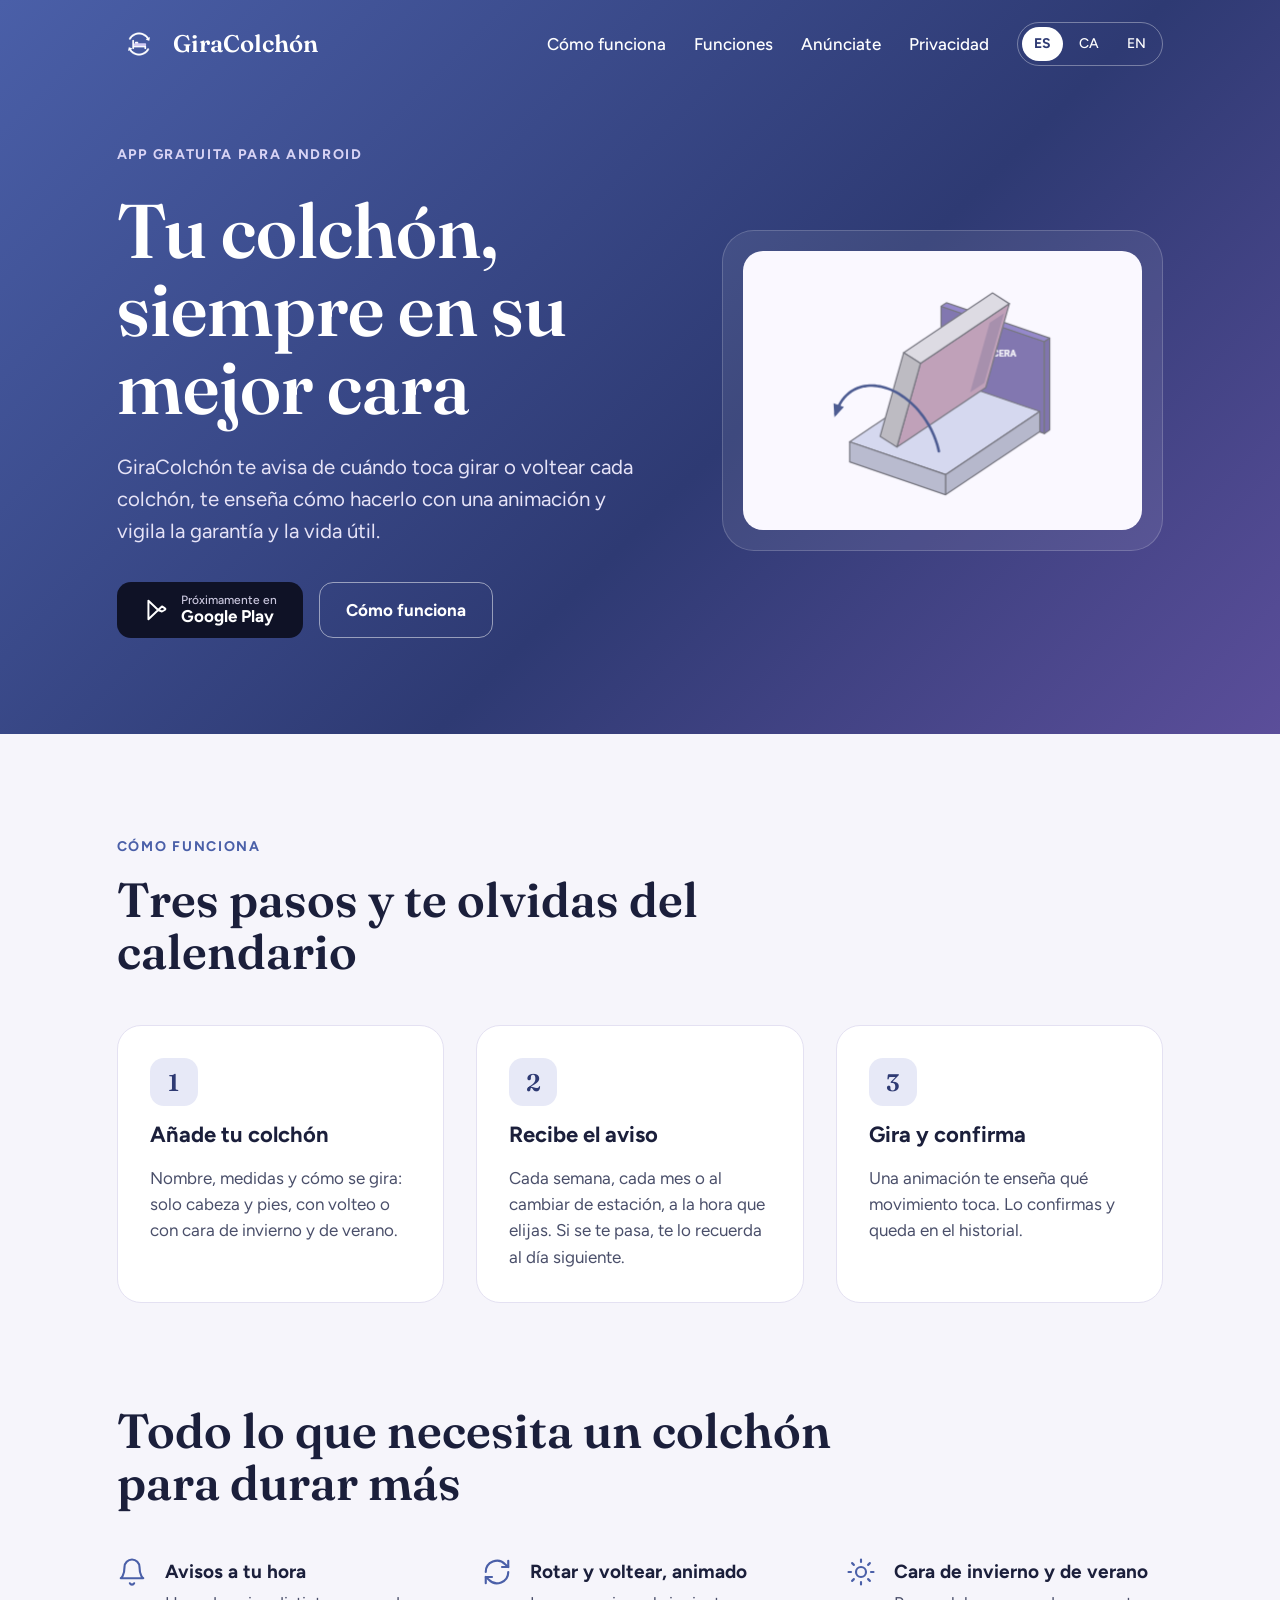
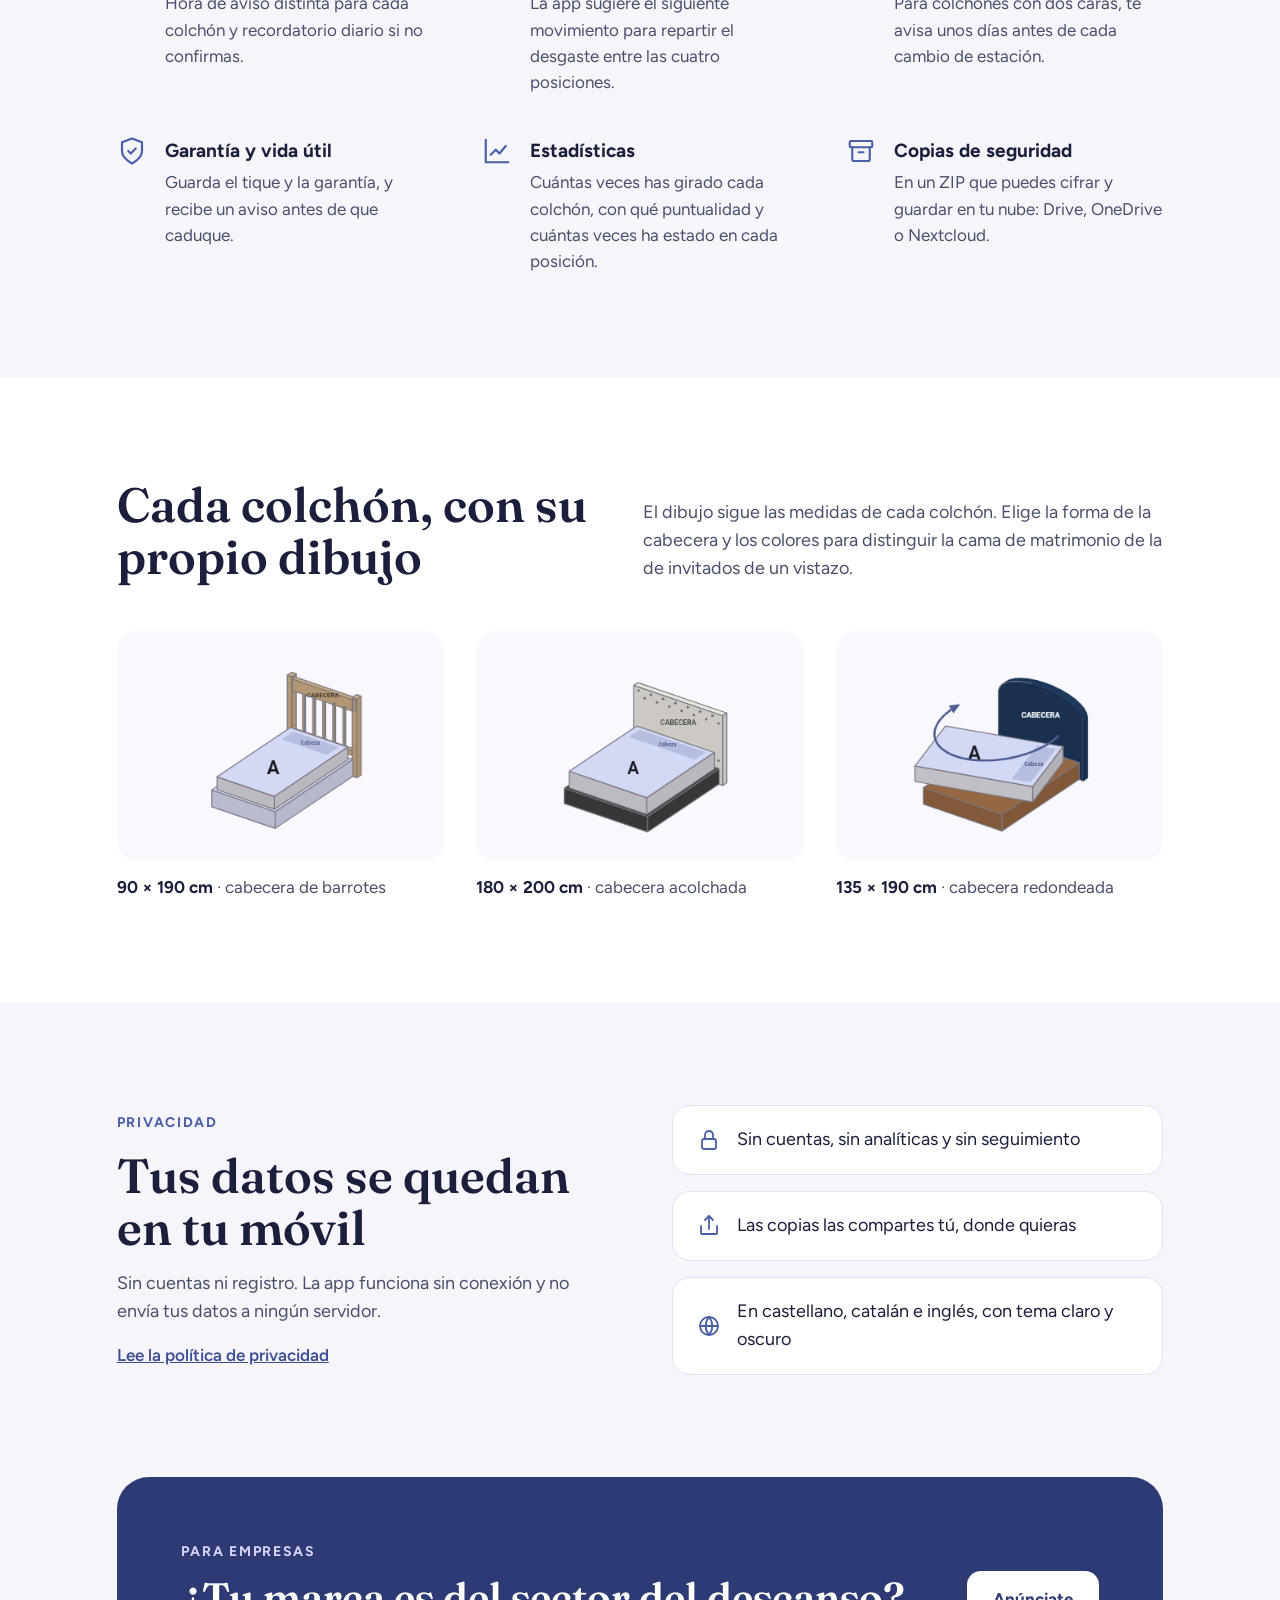
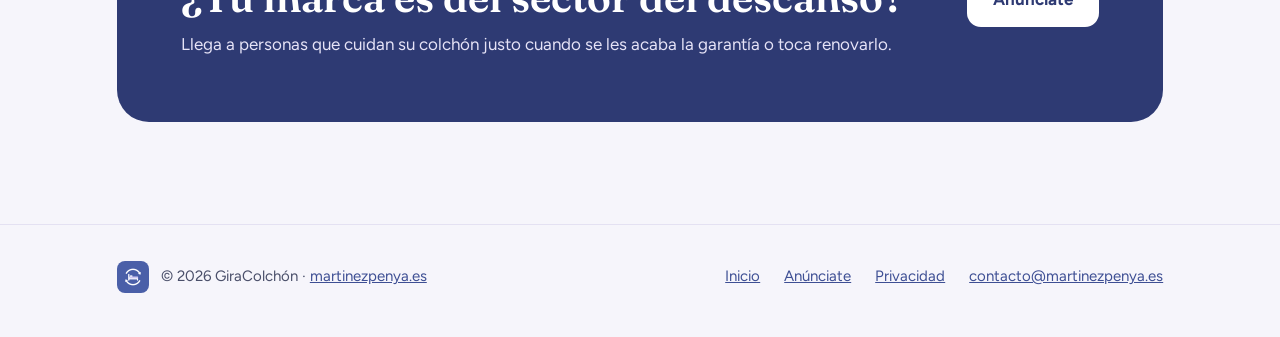
==== docs/index.html @ fd89e322 "Web de GiraColchón en castellano, catalán e inglés Generador estático (build.py) con inicio, anúncia" ====
<!doctype html>
<html lang="es">
<head>
<meta charset="utf-8">
<meta name="viewport" content="width=device-width, initial-scale=1">
<title>GiraColchón · Tu colchón, siempre en su mejor cara</title>
<meta name="description" content="App gratuita para Android que te avisa de cuándo girar o voltear cada colchón, te enseña cómo hacerlo y vigila la garantía.">
<link rel="canonical" href="https://giracolchon.martinezpenya.es/">
<link rel="alternate" hreflang="es" href="https://giracolchon.martinezpenya.es/">
<link rel="alternate" hreflang="ca" href="https://giracolchon.martinezpenya.es/ca/">
<link rel="alternate" hreflang="en" href="https://giracolchon.martinezpenya.es/en/">
<meta property="og:title" content="GiraColchón · Tu colchón, siempre en su mejor cara">
<meta property="og:description" content="App gratuita para Android que te avisa de cuándo girar o voltear cada colchón, te enseña cómo hacerlo y vigila la garantía.">
<meta property="og:image" content="https://giracolchon.martinezpenya.es/assets/img/icono.png">
<meta name="theme-color" content="#2e3a73">
<link rel="icon" type="image/png" href="assets/img/favicon.png">
<link rel="apple-touch-icon" href="assets/img/apple-touch-icon.png">
<link rel="stylesheet" href="assets/style.css">
</head>
<body>
<section class="hero">
<div class="wrap">
<header class="topbar">
<a class="brand" href="./"><img src="assets/img/icono.png" alt="" width="44" height="44">GiraColchón</a>
<nav class="nav" aria-label="Principal"><a href="./#como-funciona">Cómo funciona</a><a href="./#funciones">Funciones</a><a href="anunciate/">Anúnciate</a><a href="privacidad/">Privacidad</a><div class="lang"><a href="./" hreflang="es" lang="es" aria-current="true">ES</a><a href="ca/" hreflang="ca" lang="ca">CA</a><a href="en/" hreflang="en" lang="en">EN</a></div></nav>
<details class="menu"><summary aria-label="Abrir menú"><svg width="26" height="26" viewBox="0 0 24 24" fill="none" stroke="#ffffff" stroke-width="2" stroke-linecap="round" stroke-linejoin="round" aria-hidden="true"><path d="M4 7h16M4 12h16M4 17h16"/></svg></summary><nav class="nav" aria-label="Principal"><a href="./#como-funciona">Cómo funciona</a><a href="./#funciones">Funciones</a><a href="anunciate/">Anúnciate</a><a href="privacidad/">Privacidad</a><div class="lang"><a href="./" hreflang="es" lang="es" aria-current="true">ES</a><a href="ca/" hreflang="ca" lang="ca">CA</a><a href="en/" hreflang="en" lang="en">EN</a></div></nav></details>
</header>
<div class="hero-body">
<div class="stack" style="gap:26px">
<div class="kicker">App gratuita para Android</div>
<h1>Tu colchón, siempre en su mejor cara</h1>
<p class="lead">GiraColchón te avisa de cuándo toca girar o voltear cada colchón, te enseña cómo hacerlo con una animación y vigila la garantía y la vida útil.</p>
<div class="actions">
<span class="btn btn-play" aria-disabled="true"><svg width="26" height="26" viewBox="0 0 24 24" fill="none" stroke="#ffffff" stroke-width="1.8" stroke-linecap="round" stroke-linejoin="round" aria-hidden="true"><path d="M5 3.5v17l9-8.5-9-8.5z"/><path d="M14 12l3.5-3.3L20 10.2c.9.5.9 1.3 0 1.8l-2.5 1.4L14 12z"/></svg><span><small>Próximamente en</small>Google Play</span></span>
<a class="btn btn-ghost" href="#como-funciona">Cómo funciona</a>
</div>
</div>
<div class="hero-art"><img src="assets/img/flip_mid.png" alt="Dibujo de la app: un colchón volteándose sobre la cama" width="400" height="280"></div>
</div>
</div>
</section>
<main>
<section class="section" id="como-funciona"><div class="wrap">
<div class="stack"><div class="kicker">Cómo funciona</div><h2 class="section-title">Tres pasos y te olvidas del calendario</h2></div>
<ol class="steps grid-3"><li class="card"><div class="num">1</div><h3>Añade tu colchón</h3><p class="muted">Nombre, medidas y cómo se gira: solo cabeza y pies, con volteo o con cara de invierno y de verano.</p></li><li class="card"><div class="num">2</div><h3>Recibe el aviso</h3><p class="muted">Cada semana, cada mes o al cambiar de estación, a la hora que elijas. Si se te pasa, te lo recuerda al día siguiente.</p></li><li class="card"><div class="num">3</div><h3>Gira y confirma</h3><p class="muted">Una animación te enseña qué movimiento toca. Lo confirmas y queda en el historial.</p></li></ol>
</div></section>
<section class="section" id="funciones" style="padding-top:0"><div class="wrap">
<h2 class="section-title">Todo lo que necesita un colchón para durar más</h2>
<div class="grid-3 features"><div class="feature"><svg width="30" height="30" viewBox="0 0 24 24" fill="none" stroke="#4a5fa8" stroke-width="1.7" stroke-linecap="round" stroke-linejoin="round" aria-hidden="true"><path d="M6 8a6 6 0 0 1 12 0c0 7 3 9 3 9H3s3-2 3-9"/><path d="M10.3 21a1.9 1.9 0 0 0 3.4 0"/></svg><div><h3>Avisos a tu hora</h3><p class="muted">Hora de aviso distinta para cada colchón y recordatorio diario si no confirmas.</p></div></div><div class="feature"><svg width="30" height="30" viewBox="0 0 24 24" fill="none" stroke="#4a5fa8" stroke-width="1.7" stroke-linecap="round" stroke-linejoin="round" aria-hidden="true"><path d="M21 12a9 9 0 0 1-15.5 6.2L3 16"/><path d="M3 21v-5h5"/><path d="M3 12a9 9 0 0 1 15.5-6.2L21 8"/><path d="M21 3v5h-5"/></svg><div><h3>Rotar y voltear, animado</h3><p class="muted">La app sugiere el siguiente movimiento para repartir el desgaste entre las cuatro posiciones.</p></div></div><div class="feature"><svg width="30" height="30" viewBox="0 0 24 24" fill="none" stroke="#4a5fa8" stroke-width="1.7" stroke-linecap="round" stroke-linejoin="round" aria-hidden="true"><circle cx="12" cy="12" r="4"/><path d="M12 2v2M12 20v2M4.9 4.9l1.4 1.4M17.7 17.7l1.4 1.4M2 12h2M20 12h2M4.9 19.1l1.4-1.4M17.7 6.3l1.4-1.4"/></svg><div><h3>Cara de invierno y de verano</h3><p class="muted">Para colchones con dos caras, te avisa unos días antes de cada cambio de estación.</p></div></div><div class="feature"><svg width="30" height="30" viewBox="0 0 24 24" fill="none" stroke="#4a5fa8" stroke-width="1.7" stroke-linecap="round" stroke-linejoin="round" aria-hidden="true"><path d="M12 22s8-4 8-10V5l-8-3-8 3v7c0 6 8 10 8 10z"/><path d="M9 12l2 2 4-4"/></svg><div><h3>Garantía y vida útil</h3><p class="muted">Guarda el tique y la garantía, y recibe un aviso antes de que caduque.</p></div></div><div class="feature"><svg width="30" height="30" viewBox="0 0 24 24" fill="none" stroke="#4a5fa8" stroke-width="1.7" stroke-linecap="round" stroke-linejoin="round" aria-hidden="true"><path d="M3 3v18h18"/><path d="M7 15l4-4 3 3 5-6"/></svg><div><h3>Estadísticas</h3><p class="muted">Cuántas veces has girado cada colchón, con qué puntualidad y cuántas veces ha estado en cada posición.</p></div></div><div class="feature"><svg width="30" height="30" viewBox="0 0 24 24" fill="none" stroke="#4a5fa8" stroke-width="1.7" stroke-linecap="round" stroke-linejoin="round" aria-hidden="true"><rect x="3" y="4" width="18" height="5" rx="1"/><path d="M5 9v10a1 1 0 0 0 1 1h12a1 1 0 0 0 1-1V9"/><path d="M10 13h4"/></svg><div><h3>Copias de seguridad</h3><p class="muted">En un ZIP que puedes cifrar y guardar en tu nube: Drive, OneDrive o Nextcloud.</p></div></div></div>
</div></section>
<section class="section band-white"><div class="wrap">
<div class="split"><h2 class="section-title" style="max-width:640px">Cada colchón, con su propio dibujo</h2><p class="muted" style="font-size:18px">El dibujo sigue las medidas de cada colchón. Elige la forma de la cabecera y los colores para distinguir la cama de matrimonio de la de invitados de un vistazo.</p></div>
<div class="grid-3 looks"><figure><img src="assets/img/single_bars.png" alt="Colchón individual estrecho con cabecera de barrotes de madera clara" width="400" height="280" loading="lazy"><figcaption class="muted"><strong style="color:var(--ink)">90 × 190 cm</strong> · cabecera de barrotes</figcaption></figure><figure><img src="assets/img/king_padded.png" alt="Colchón ancho y grueso con cabecera acolchada blanca y somier oscuro" width="400" height="280" loading="lazy"><figcaption class="muted"><strong style="color:var(--ink)">180 × 200 cm</strong> · cabecera acolchada</figcaption></figure><figure><img src="assets/img/rounded_blue.png" alt="Colchón de matrimonio con cabecera redondeada azul marino" width="400" height="280" loading="lazy"><figcaption class="muted"><strong style="color:var(--ink)">135 × 190 cm</strong> · cabecera redondeada</figcaption></figure></div>
</div></section>
<section class="section"><div class="wrap privacy">
<div class="stack"><div class="kicker">Privacidad</div><h2 class="section-title">Tus datos se quedan en tu móvil</h2>
<p class="muted" style="font-size:18px">Sin cuentas ni registro. La app funciona sin conexión y no envía tus datos a ningún servidor.</p>
<a href="privacidad/" style="font-weight:600">Lee la política de privacidad</a></div>
<ul class="checks"><li><svg width="24" height="24" viewBox="0 0 24 24" fill="none" stroke="#4a5fa8" stroke-width="1.8" stroke-linecap="round" stroke-linejoin="round" aria-hidden="true"><rect x="5" y="11" width="14" height="10" rx="2"/><path d="M8 11V7a4 4 0 0 1 8 0v4"/></svg>Sin cuentas, sin analíticas y sin seguimiento</li><li><svg width="24" height="24" viewBox="0 0 24 24" fill="none" stroke="#4a5fa8" stroke-width="1.8" stroke-linecap="round" stroke-linejoin="round" aria-hidden="true"><path d="M4 12v7a1 1 0 0 0 1 1h14a1 1 0 0 0 1-1v-7"/><path d="M16 6l-4-4-4 4"/><path d="M12 2v13"/></svg>Las copias las compartes tú, donde quieras</li><li><svg width="24" height="24" viewBox="0 0 24 24" fill="none" stroke="#4a5fa8" stroke-width="1.8" stroke-linecap="round" stroke-linejoin="round" aria-hidden="true"><circle cx="12" cy="12" r="9"/><path d="M3 12h18M12 3a14 14 0 0 1 0 18M12 3a14 14 0 0 0 0 18"/></svg>En castellano, catalán e inglés, con tema claro y oscuro</li></ul>
</div></section>
<section class="section" style="padding-top:0"><div class="wrap">
<div class="cta"><div class="stack" style="gap:12px;max-width:760px"><div class="kicker">Para empresas</div><h2>¿Tu marca es del sector del descanso?</h2><p>Llega a personas que cuidan su colchón justo cuando se les acaba la garantía o toca renovarlo.</p></div>
<a class="btn btn-light" href="anunciate/">Anúnciate</a></div>
</div></section>
</main>
<footer class="footer">
<div class="wrap">
<div class="footer-brand"><img src="assets/img/icono.png" alt="" width="32" height="32"><span>© 2026 GiraColchón · <a href="https://martinezpenya.es">martinezpenya.es</a></span></div>
<nav aria-label="Pie">
<a href="./">Inicio</a>
<a href="anunciate/">Anúnciate</a>
<a href="privacidad/">Privacidad</a>
<a href="mailto:contacto@martinezpenya.es">contacto@martinezpenya.es</a>
</nav>
</div>
</footer>
</body>
</html>
---- docs/assets/style.css ----
@font-face {
  font-family: "Figtree";
  src: url("fonts/figtree-latin.woff2") format("woff2");
  font-weight: 300 900;
  font-display: swap;
}
@font-face {
  font-family: "Fraunces";
  src: url("fonts/fraunces-latin.woff2") format("woff2");
  font-weight: 600;
  font-display: swap;
}

:root {
  --ground: #f6f5fb;
  --surface: #ffffff;
  --ink: #1b1f3b;
  --muted: #4a4f6a;
  --line: #e4e1f2;
  --seed: #4a5fa8;
  --deep: #2e3a73;
  --link: #3e4f94;
  --tint: #e7e9f7;
  --on-dark: #e6e3f7;
  --kicker-dark: #d9d4f5;
  --display: "Fraunces", Georgia, serif;
  --body: "Figtree", system-ui, sans-serif;
  --gutter: clamp(20px, 6vw, 120px);
}

* { box-sizing: border-box; }
html { scroll-behavior: smooth; }
body {
  margin: 0;
  background: var(--ground);
  color: var(--ink);
  font-family: var(--body);
  font-size: 17px;
  line-height: 1.55;
}
img { max-width: 100%; height: auto; }
a { color: var(--link); }
a:hover { color: var(--deep); }
h1, h2, h3 { margin: 0; }
h1, h2 { font-family: var(--display); font-weight: 600; line-height: 1.08; }
p { margin: 0; }

.wrap { max-width: 1200px; margin: 0 auto; padding: 0 var(--gutter); }
.kicker {
  font-size: 14px; font-weight: 700; letter-spacing: .12em;
  text-transform: uppercase; color: var(--seed);
}
.muted { color: var(--muted); }
.section { padding: clamp(56px, 8vw, 104px) 0; }
.section-title { font-size: clamp(32px, 4vw, 48px); max-width: 760px; }
.stack { display: flex; flex-direction: column; gap: 16px; }

/* Cabecera y hero con el degradado de la app */
.hero {
  background: linear-gradient(135deg, #4a5fa8 0%, #2e3a73 58%, #5b4e9a 100%);
  color: #fff;
}
.hero .kicker { color: var(--kicker-dark); }
.topbar {
  height: 88px; display: flex; align-items: center; justify-content: space-between; gap: 16px;
}
.brand {
  display: flex; align-items: center; gap: 12px; color: #fff; text-decoration: none;
  font-family: var(--display); font-size: 24px; font-weight: 600;
}
.brand img { width: 44px; height: 44px; }
.nav { display: flex; align-items: center; gap: 28px; font-weight: 500; }
.nav a { color: #fff; text-decoration: none; }
.nav a[aria-current="page"] { text-decoration: underline; text-underline-offset: 6px; }
.lang {
  display: flex; gap: 4px; padding: 4px; border: 1px solid rgba(255,255,255,.35);
  border-radius: 999px; font-size: 14px;
}
.lang a { padding: 6px 12px; border-radius: 999px; color: #fff; text-decoration: none; }
.lang a[aria-current="true"] { background: #fff; color: var(--deep); font-weight: 700; }

.menu { display: none; }
.menu summary {
  list-style: none; width: 44px; height: 44px; display: flex; align-items: center;
  justify-content: center; cursor: pointer;
}
.menu summary::-webkit-details-marker { display: none; }

.hero-body {
  display: grid; grid-template-columns: minmax(0, 1.2fr) minmax(0, 1fr);
  gap: clamp(32px, 6vw, 80px); align-items: center; padding: 56px 0 96px;
}
.hero-body.single { grid-template-columns: minmax(0, 1fr); max-width: 840px; padding-bottom: 88px; }
.hero h1 { font-size: clamp(42px, 6vw, 76px); line-height: 1.03; }
.hero .lead { font-size: clamp(17px, 1.6vw, 21px); color: var(--on-dark); }
.hero-art {
  background: rgba(255,255,255,.08); border: 1px solid rgba(255,255,255,.18);
  border-radius: 32px; padding: 20px;
}
.hero-art img { display: block; width: 100%; border-radius: 20px; background: var(--ground); }
.actions { display: flex; flex-wrap: wrap; gap: 16px; align-items: center; padding-top: 8px; }

.btn {
  min-height: 56px; padding: 0 26px; display: inline-flex; align-items: center; gap: 12px;
  border-radius: 14px; text-decoration: none; font-size: 17px; font-weight: 700;
}
.btn-light { background: #fff; color: var(--deep); }
.btn-light:hover { color: var(--deep); background: #f1efff; }
.btn-ghost { border: 1px solid rgba(255,255,255,.5); color: #fff; }
.btn-ghost:hover { color: #fff; background: rgba(255,255,255,.1); }
.btn-play { background: #0f1226; color: #fff; cursor: default; }
.btn-play:hover { color: #fff; }
.btn-play span { display: flex; flex-direction: column; line-height: 1.1; }
.btn-play small { font-size: 12px; color: #c9c6dd; font-weight: 500; }

/* Tarjetas y rejillas */
.grid-3 { display: grid; grid-template-columns: repeat(3, minmax(0, 1fr)); gap: 32px; }
.grid-2 { display: grid; grid-template-columns: repeat(2, minmax(0, 1fr)); gap: 28px; }
.card {
  background: var(--surface); border: 1px solid var(--line); border-radius: 24px; padding: 32px;
}
.steps { list-style: none; margin: 48px 0 0; padding: 0; }
.steps li { display: flex; flex-direction: column; gap: 12px; }
.num {
  width: 48px; height: 48px; border-radius: 14px; background: var(--tint); color: var(--deep);
  display: flex; align-items: center; justify-content: center;
  font-family: var(--display); font-size: 24px; font-weight: 600;
}
.card h3 { font-size: 22px; }
.features { margin-top: 48px; gap: 40px 48px; }
.feature { display: flex; gap: 18px; }
.feature svg { flex-shrink: 0; }
.feature h3 { font-size: 19px; margin-bottom: 4px; }
.benefit { display: flex; gap: 22px; }
.icon-tile {
  width: 52px; height: 52px; border-radius: 16px; background: var(--tint);
  display: flex; align-items: center; justify-content: center; flex-shrink: 0;
}

.band-white { background: var(--surface); }
.split { display: flex; justify-content: space-between; align-items: flex-end; gap: 48px; }
.split > p { max-width: 520px; }
.looks { margin-top: 48px; }
.looks figure { margin: 0; display: flex; flex-direction: column; gap: 14px; }
.looks img {
  width: 100%; aspect-ratio: 400 / 280; object-fit: contain; border-radius: 20px; background: var(--ground);
}

.privacy { display: grid; grid-template-columns: minmax(0, 1fr) minmax(0, 1fr); gap: 64px; align-items: center; }
.checks { list-style: none; margin: 0; padding: 0; display: flex; flex-direction: column; gap: 16px; }
.checks li {
  display: flex; gap: 16px; align-items: center; background: var(--surface);
  border: 1px solid var(--line); border-radius: 18px; padding: 20px 24px; font-size: 18px;
}
.checks svg { flex-shrink: 0; }

.cta {
  border-radius: 32px; background: var(--deep); color: #fff; padding: clamp(32px, 5vw, 64px) clamp(24px, 5vw, 72px);
  display: flex; justify-content: space-between; align-items: center; gap: 32px;
}
.cta .kicker { color: var(--kicker-dark); }
.cta h2 { font-size: clamp(28px, 3.2vw, 42px); }
.cta p { color: var(--on-dark); }

/* Anúnciate */
.placements { list-style: none; margin: 32px 0 0; padding: 0; display: flex; flex-direction: column; gap: 22px; }
.placements li { display: flex; gap: 18px; }
.placements .dot {
  width: 36px; height: 36px; border-radius: 12px; background: var(--deep); color: #fff;
  display: flex; align-items: center; justify-content: center; font-weight: 700; flex-shrink: 0;
}
.phone {
  width: min(390px, 100%); border-radius: 40px; background: #0f1226; padding: 12px;
  box-shadow: 0 24px 64px rgba(10,12,40,.25); margin: 0 auto;
}
.phone-screen { border-radius: 30px; background: var(--ground); padding: 28px 16px 36px; display: flex; flex-direction: column; gap: 12px; }
.ad { background: #fff; border: 1px solid var(--line); border-radius: 16px; display: flex; overflow: hidden; }
.ad-img {
  width: 96px; min-height: 96px; flex-shrink: 0; background: var(--tint); display: flex;
  align-items: center; justify-content: center; font-size: 11px; color: var(--muted); text-align: center;
}
.ad-body { padding: 12px; display: flex; flex-direction: column; gap: 4px; flex-grow: 1; font-size: 13px; }
.ad-body strong { font-size: 15px; }
.ad-open { align-self: flex-end; font-weight: 700; color: var(--link); font-size: 14px; }
.two-col { display: grid; grid-template-columns: minmax(0, 1fr) minmax(0, 1fr); gap: 64px; align-items: start; }
.list { margin: 0; padding-left: 22px; display: flex; flex-direction: column; gap: 10px; font-size: 18px; }

/* Privacidad */
.legal { display: grid; grid-template-columns: minmax(0, 780px) minmax(0, 300px); gap: 64px; align-items: start; }
.legal article { display: flex; flex-direction: column; gap: 36px; font-size: 18px; line-height: 1.65; color: #2a2e4a; }
.legal h2 { font-size: 28px; color: var(--ink); margin-bottom: 10px; }
.legal p + p { margin-top: 12px; }
.legal ul { margin: 0; padding-left: 24px; display: flex; flex-direction: column; gap: 8px; }
.summary { background: var(--surface); border: 1px solid var(--line); border-radius: 20px; padding: 26px 30px; font-size: 20px; color: var(--ink); }
.toc { position: sticky; top: 24px; background: var(--surface); border: 1px solid var(--line); border-radius: 20px; padding: 26px; display: flex; flex-direction: column; gap: 10px; }

/* Pie */
.footer {
  border-top: 1px solid var(--line); padding: 36px 0 44px; font-size: 15px; color: var(--muted);
}
.footer .wrap { display: flex; justify-content: space-between; align-items: center; gap: 24px; flex-wrap: wrap; }
.footer nav { display: flex; gap: 24px; flex-wrap: wrap; }
.footer-brand { display: flex; align-items: center; gap: 12px; }
.footer-brand img { width: 32px; height: 32px; background: var(--seed); border-radius: 8px; }

/* Móvil */
@media (max-width: 900px) {
  .nav { display: none; }
  .menu { display: block; position: relative; }
  .menu[open] .nav {
    display: flex; flex-direction: column; align-items: flex-start; gap: 4px;
    position: absolute; right: 0; top: 52px; z-index: 10; min-width: 240px;
    background: var(--deep); border-radius: 18px; padding: 12px; box-shadow: 0 16px 40px rgba(10,12,40,.35);
  }
  .menu[open] .nav a { padding: 10px 12px; min-height: 44px; display: flex; align-items: center; }
  .menu[open] .lang { margin: 8px 0 0 8px; }
  .topbar { height: 64px; }
  .brand { font-size: 20px; }
  .brand img { width: 36px; height: 36px; }
  .hero-body, .privacy, .two-col, .legal { grid-template-columns: minmax(0, 1fr); }
  .hero-body { padding: 24px 0 56px; }
  .grid-3, .grid-2 { grid-template-columns: minmax(0, 1fr); gap: 16px; }
  .features { gap: 24px; }
  .split, .cta { flex-direction: column; align-items: flex-start; }
  .toc { display: none; }
  .btn { width: 100%; justify-content: center; }
}
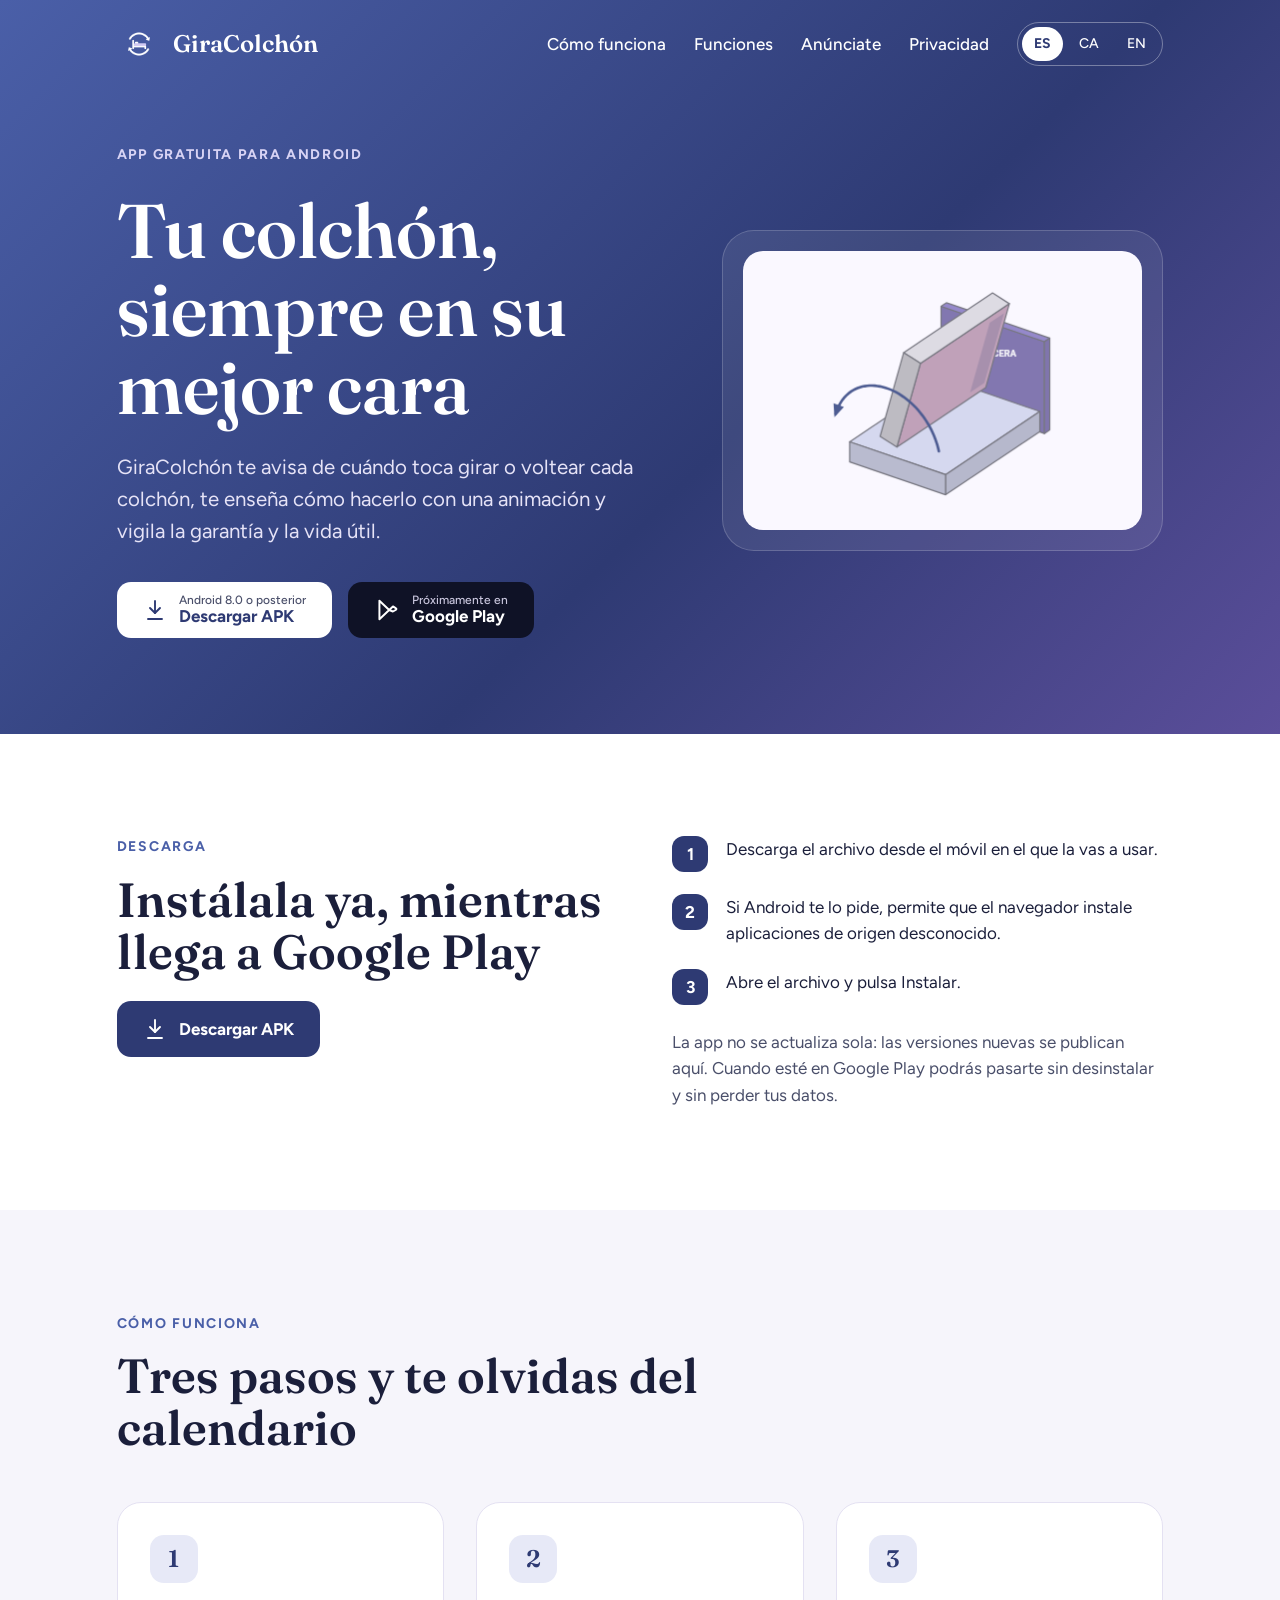
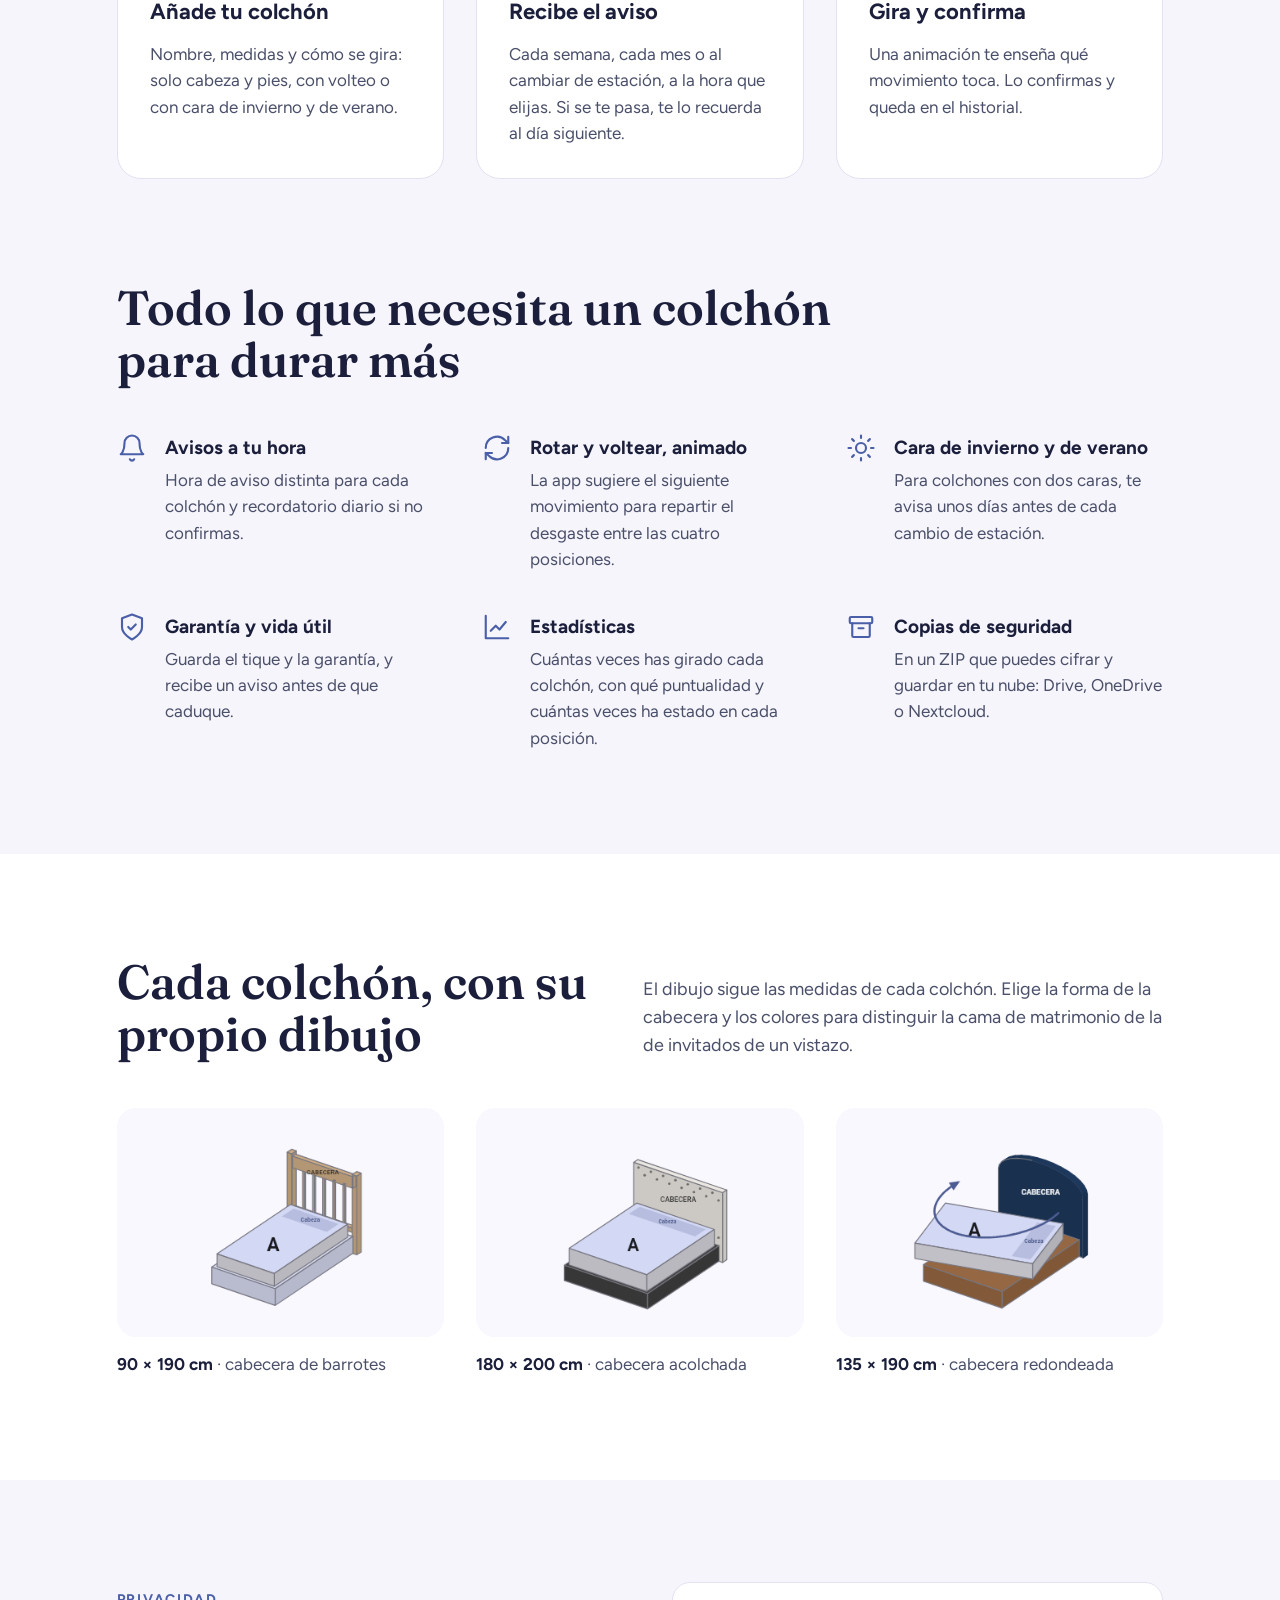
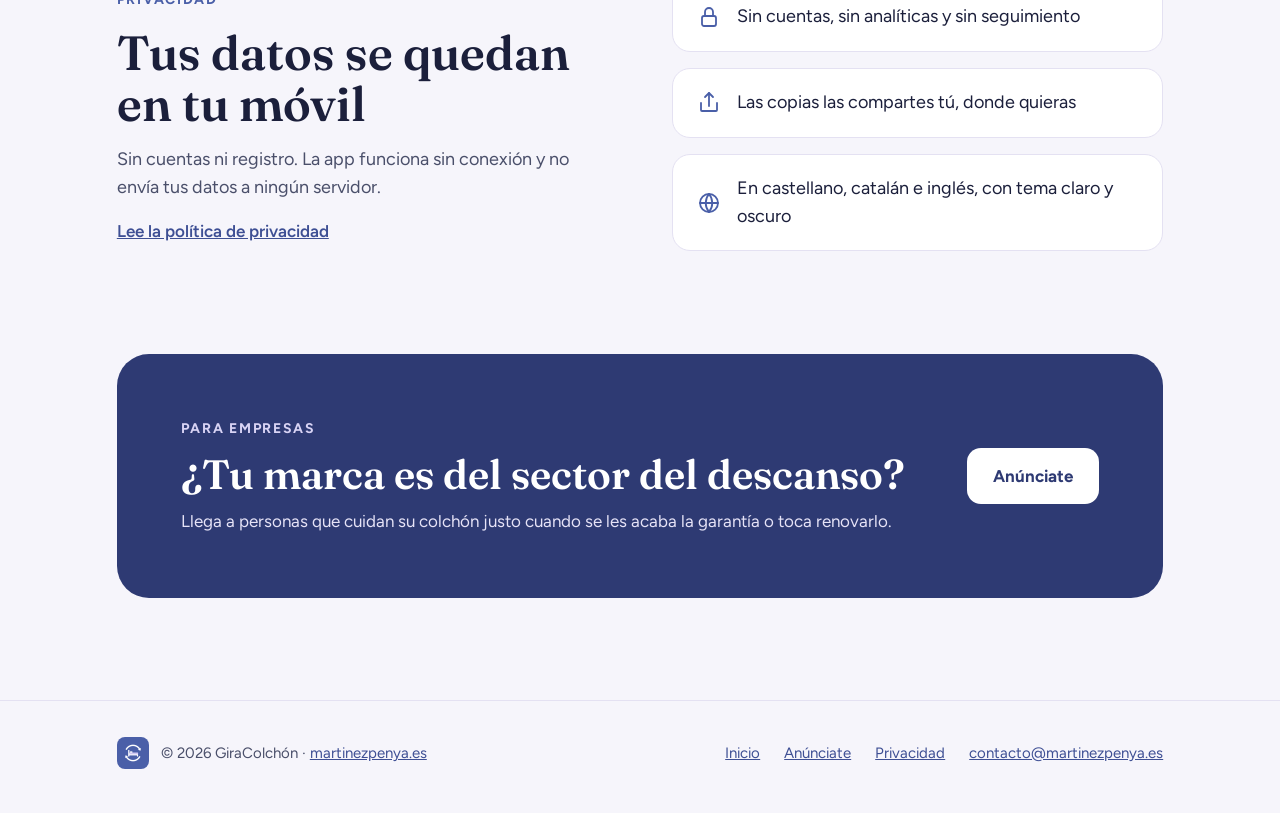
==== commit f8b6efcb: "Descarga del APK en la portada Botón «Descargar APK» y sección con los pasos de instalación en los t" ====
--- a/docs/index.html
+++ b/docs/index.html
@@ -31,8 +31,8 @@
 <h1>Tu colchón, siempre en su mejor cara</h1>
 <p class="lead">GiraColchón te avisa de cuándo toca girar o voltear cada colchón, te enseña cómo hacerlo con una animación y vigila la garantía y la vida útil.</p>
 <div class="actions">
+<a class="btn btn-light" href="https://github.com/martinezpenya/giracolchon-web/releases/latest/download/giracolchon.apk"><svg width="24" height="24" viewBox="0 0 24 24" fill="none" stroke="#2e3a73" stroke-width="1.9" stroke-linecap="round" stroke-linejoin="round" aria-hidden="true"><path d="M12 3v12"/><path d="M7 10l5 5 5-5"/><path d="M5 21h14"/></svg><span class="btn-2l"><small>Android 8.0 o posterior</small>Descargar APK</span></a>
 <span class="btn btn-play" aria-disabled="true"><svg width="26" height="26" viewBox="0 0 24 24" fill="none" stroke="#ffffff" stroke-width="1.8" stroke-linecap="round" stroke-linejoin="round" aria-hidden="true"><path d="M5 3.5v17l9-8.5-9-8.5z"/><path d="M14 12l3.5-3.3L20 10.2c.9.5.9 1.3 0 1.8l-2.5 1.4L14 12z"/></svg><span><small>Próximamente en</small>Google Play</span></span>
-<a class="btn btn-ghost" href="#como-funciona">Cómo funciona</a>
 </div>
 </div>
 <div class="hero-art"><img src="assets/img/flip_mid.png" alt="Dibujo de la app: un colchón volteándose sobre la cama" width="400" height="280"></div>
@@ -40,6 +40,11 @@
 </div>
 </section>
 <main>
+<section class="section band-white" id="descargar"><div class="wrap two-col">
+<div class="stack"><div class="kicker">Descarga</div><h2 class="section-title">Instálala ya, mientras llega a Google Play</h2>
+<div class="actions"><a class="btn btn-dark" href="https://github.com/martinezpenya/giracolchon-web/releases/latest/download/giracolchon.apk"><svg width="24" height="24" viewBox="0 0 24 24" fill="none" stroke="#ffffff" stroke-width="1.9" stroke-linecap="round" stroke-linejoin="round" aria-hidden="true"><path d="M12 3v12"/><path d="M7 10l5 5 5-5"/><path d="M5 21h14"/></svg>Descargar APK</a></div></div>
+<div class="stack" style="gap:24px"><ol class="placements" style="margin:0"><li><span class="dot">1</span><p>Descarga el archivo desde el móvil en el que la vas a usar.</p></li><li><span class="dot">2</span><p>Si Android te lo pide, permite que el navegador instale aplicaciones de origen desconocido.</p></li><li><span class="dot">3</span><p>Abre el archivo y pulsa Instalar.</p></li></ol><p class="muted">La app no se actualiza sola: las versiones nuevas se publican aquí. Cuando esté en Google Play podrás pasarte sin desinstalar y sin perder tus datos.</p></div>
+</div></section>
 <section class="section" id="como-funciona"><div class="wrap">
 <div class="stack"><div class="kicker">Cómo funciona</div><h2 class="section-title">Tres pasos y te olvidas del calendario</h2></div>
 <ol class="steps grid-3"><li class="card"><div class="num">1</div><h3>Añade tu colchón</h3><p class="muted">Nombre, medidas y cómo se gira: solo cabeza y pies, con volteo o con cara de invierno y de verano.</p></li><li class="card"><div class="num">2</div><h3>Recibe el aviso</h3><p class="muted">Cada semana, cada mes o al cambiar de estación, a la hora que elijas. Si se te pasa, te lo recuerda al día siguiente.</p></li><li class="card"><div class="num">3</div><h3>Gira y confirma</h3><p class="muted">Una animación te enseña qué movimiento toca. Lo confirmas y queda en el historial.</p></li></ol>
--- a/docs/assets/style.css
+++ b/docs/assets/style.css
@@ -108,6 +108,10 @@
 .btn-light:hover { color: var(--deep); background: #f1efff; }
 .btn-ghost { border: 1px solid rgba(255,255,255,.5); color: #fff; }
 .btn-ghost:hover { color: #fff; background: rgba(255,255,255,.1); }
+.btn-dark { background: var(--deep); color: #fff; }
+.btn-dark:hover { color: #fff; background: #26305f; }
+.btn-2l { display: flex; flex-direction: column; line-height: 1.1; }
+.btn-2l small { font-size: 12px; color: var(--muted); font-weight: 500; }
 .btn-play { background: #0f1226; color: #fff; cursor: default; }
 .btn-play:hover { color: #fff; }
 .btn-play span { display: flex; flex-direction: column; line-height: 1.1; }
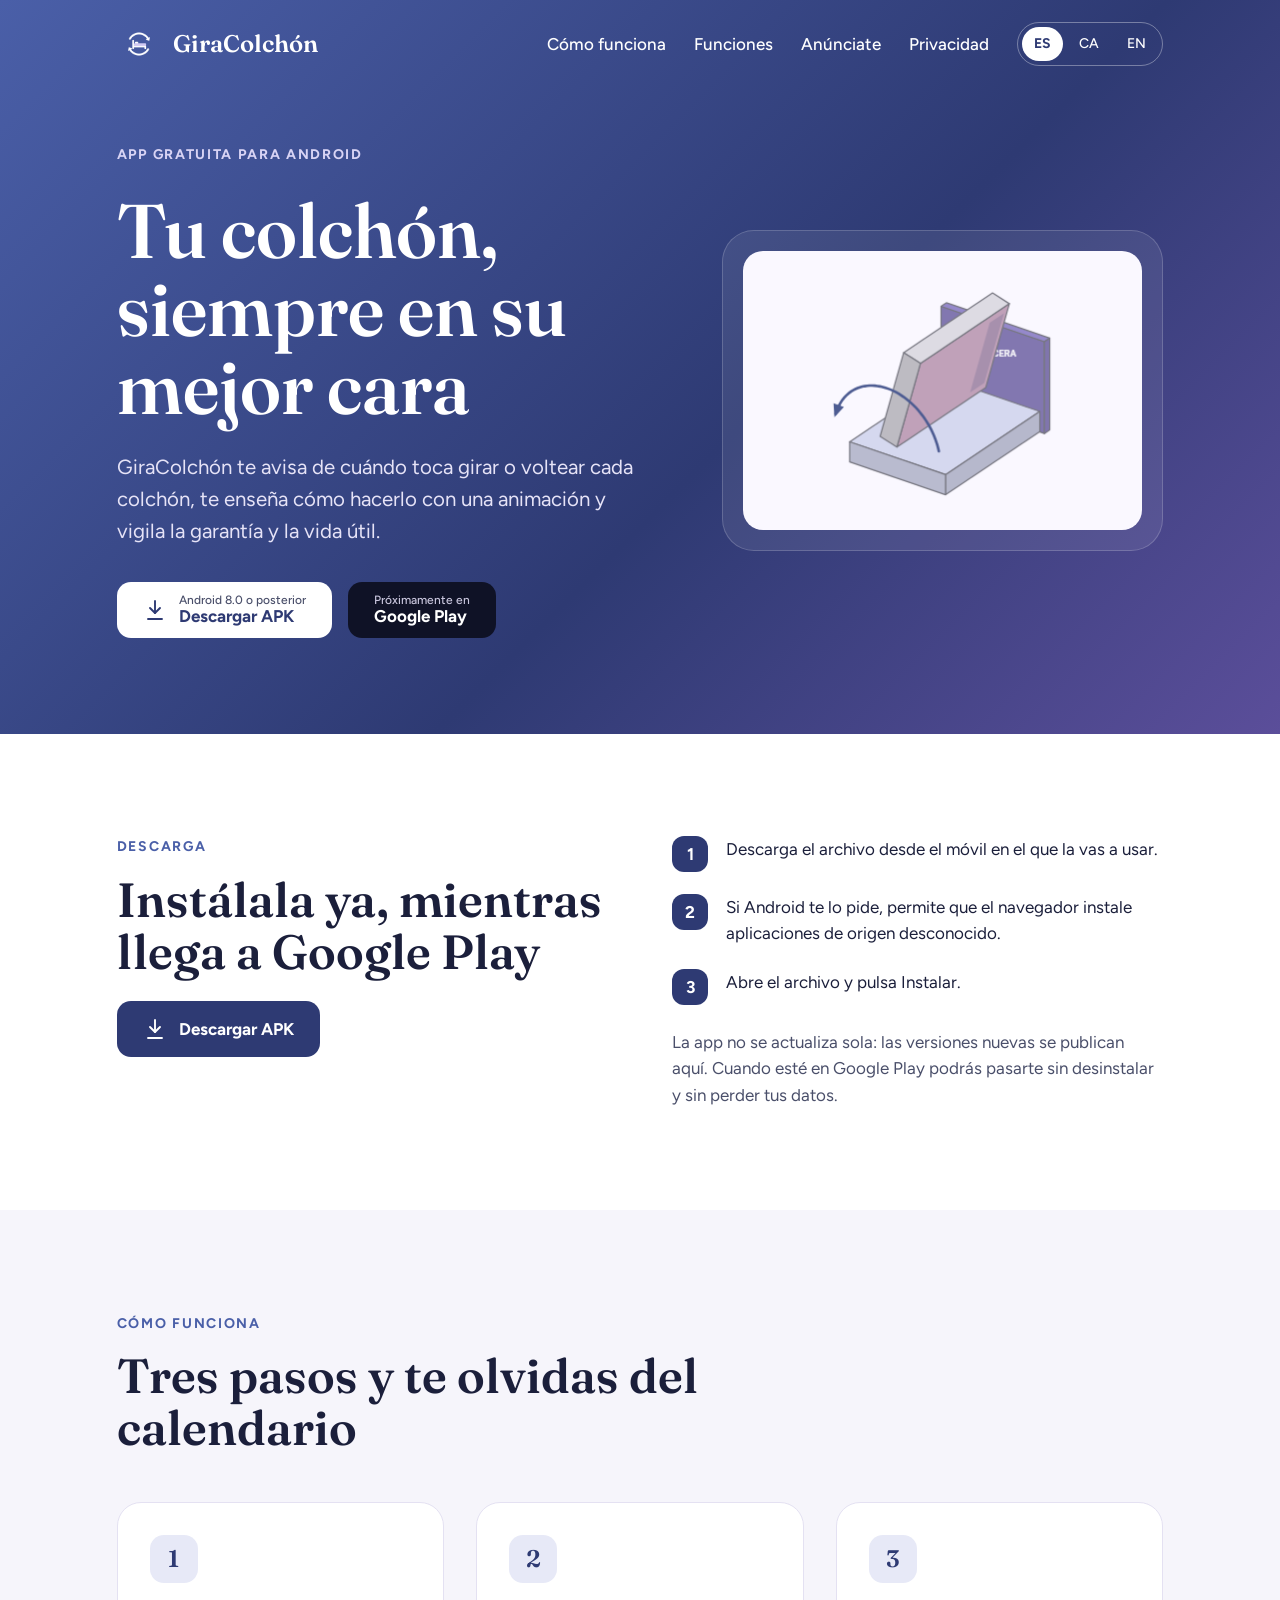
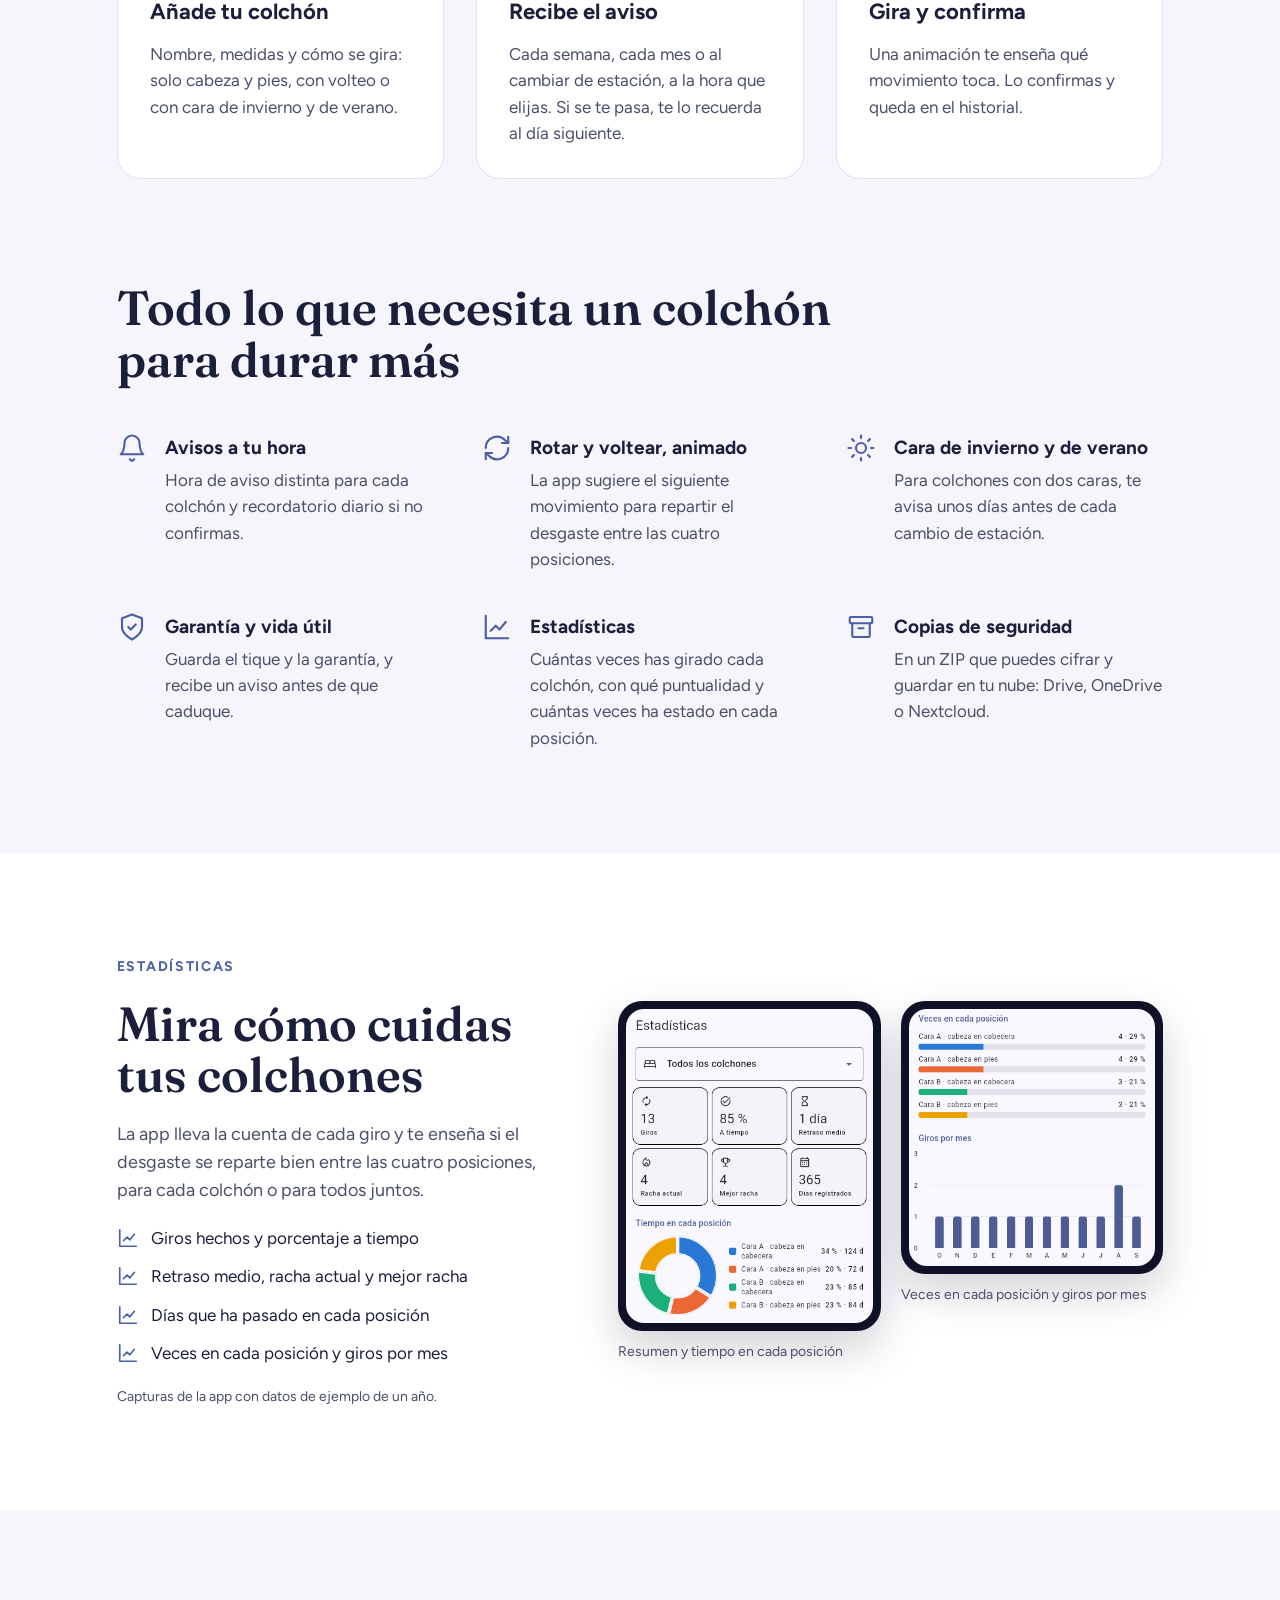
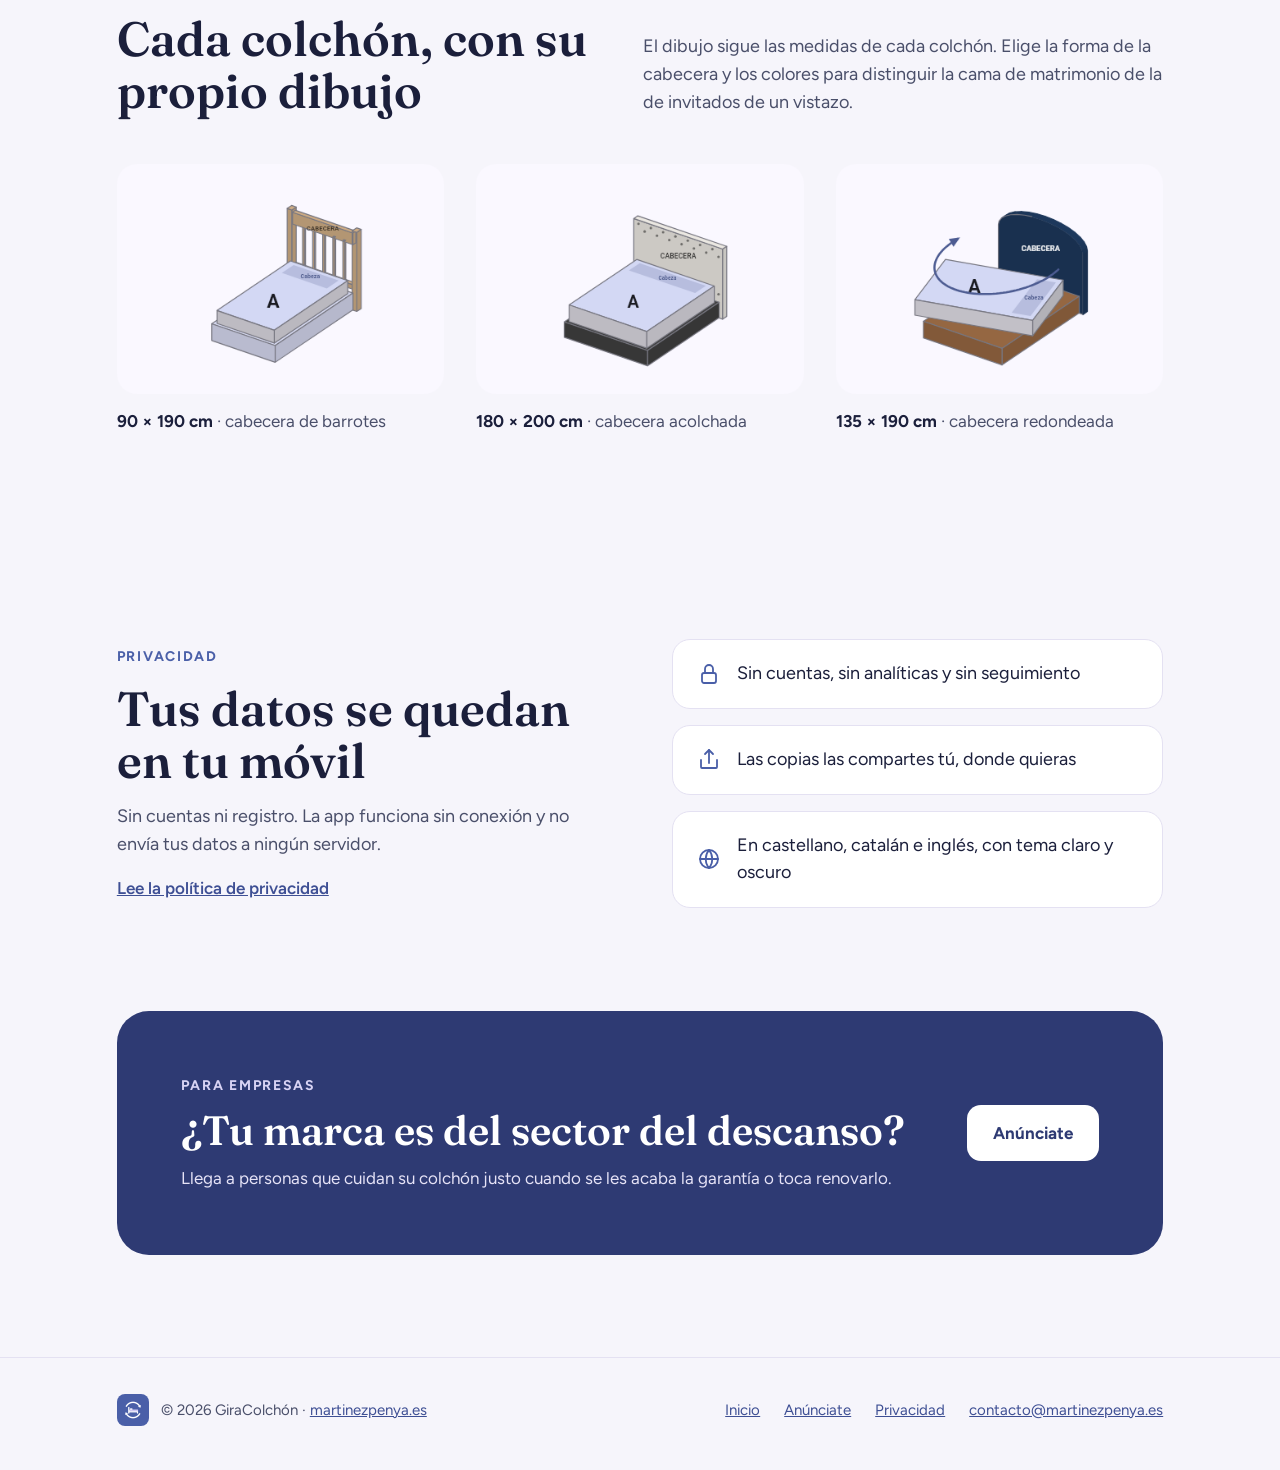
==== commit 28419da0: "Sección de estadísticas y «Próximamente en Google Play» sin logotipo La portada muestra capturas rea" ====
--- a/docs/index.html
+++ b/docs/index.html
@@ -32,7 +32,7 @@
 <p class="lead">GiraColchón te avisa de cuándo toca girar o voltear cada colchón, te enseña cómo hacerlo con una animación y vigila la garantía y la vida útil.</p>
 <div class="actions">
 <a class="btn btn-light" href="https://github.com/martinezpenya/giracolchon-web/releases/latest/download/giracolchon.apk"><svg width="24" height="24" viewBox="0 0 24 24" fill="none" stroke="#2e3a73" stroke-width="1.9" stroke-linecap="round" stroke-linejoin="round" aria-hidden="true"><path d="M12 3v12"/><path d="M7 10l5 5 5-5"/><path d="M5 21h14"/></svg><span class="btn-2l"><small>Android 8.0 o posterior</small>Descargar APK</span></a>
-<span class="btn btn-play" aria-disabled="true"><svg width="26" height="26" viewBox="0 0 24 24" fill="none" stroke="#ffffff" stroke-width="1.8" stroke-linecap="round" stroke-linejoin="round" aria-hidden="true"><path d="M5 3.5v17l9-8.5-9-8.5z"/><path d="M14 12l3.5-3.3L20 10.2c.9.5.9 1.3 0 1.8l-2.5 1.4L14 12z"/></svg><span><small>Próximamente en</small>Google Play</span></span>
+<span class="btn btn-play" aria-disabled="true"><span><small>Próximamente en</small>Google Play</span></span>
 </div>
 </div>
 <div class="hero-art"><img src="assets/img/flip_mid.png" alt="Dibujo de la app: un colchón volteándose sobre la cama" width="400" height="280"></div>
@@ -53,7 +53,13 @@
 <h2 class="section-title">Todo lo que necesita un colchón para durar más</h2>
 <div class="grid-3 features"><div class="feature"><svg width="30" height="30" viewBox="0 0 24 24" fill="none" stroke="#4a5fa8" stroke-width="1.7" stroke-linecap="round" stroke-linejoin="round" aria-hidden="true"><path d="M6 8a6 6 0 0 1 12 0c0 7 3 9 3 9H3s3-2 3-9"/><path d="M10.3 21a1.9 1.9 0 0 0 3.4 0"/></svg><div><h3>Avisos a tu hora</h3><p class="muted">Hora de aviso distinta para cada colchón y recordatorio diario si no confirmas.</p></div></div><div class="feature"><svg width="30" height="30" viewBox="0 0 24 24" fill="none" stroke="#4a5fa8" stroke-width="1.7" stroke-linecap="round" stroke-linejoin="round" aria-hidden="true"><path d="M21 12a9 9 0 0 1-15.5 6.2L3 16"/><path d="M3 21v-5h5"/><path d="M3 12a9 9 0 0 1 15.5-6.2L21 8"/><path d="M21 3v5h-5"/></svg><div><h3>Rotar y voltear, animado</h3><p class="muted">La app sugiere el siguiente movimiento para repartir el desgaste entre las cuatro posiciones.</p></div></div><div class="feature"><svg width="30" height="30" viewBox="0 0 24 24" fill="none" stroke="#4a5fa8" stroke-width="1.7" stroke-linecap="round" stroke-linejoin="round" aria-hidden="true"><circle cx="12" cy="12" r="4"/><path d="M12 2v2M12 20v2M4.9 4.9l1.4 1.4M17.7 17.7l1.4 1.4M2 12h2M20 12h2M4.9 19.1l1.4-1.4M17.7 6.3l1.4-1.4"/></svg><div><h3>Cara de invierno y de verano</h3><p class="muted">Para colchones con dos caras, te avisa unos días antes de cada cambio de estación.</p></div></div><div class="feature"><svg width="30" height="30" viewBox="0 0 24 24" fill="none" stroke="#4a5fa8" stroke-width="1.7" stroke-linecap="round" stroke-linejoin="round" aria-hidden="true"><path d="M12 22s8-4 8-10V5l-8-3-8 3v7c0 6 8 10 8 10z"/><path d="M9 12l2 2 4-4"/></svg><div><h3>Garantía y vida útil</h3><p class="muted">Guarda el tique y la garantía, y recibe un aviso antes de que caduque.</p></div></div><div class="feature"><svg width="30" height="30" viewBox="0 0 24 24" fill="none" stroke="#4a5fa8" stroke-width="1.7" stroke-linecap="round" stroke-linejoin="round" aria-hidden="true"><path d="M3 3v18h18"/><path d="M7 15l4-4 3 3 5-6"/></svg><div><h3>Estadísticas</h3><p class="muted">Cuántas veces has girado cada colchón, con qué puntualidad y cuántas veces ha estado en cada posición.</p></div></div><div class="feature"><svg width="30" height="30" viewBox="0 0 24 24" fill="none" stroke="#4a5fa8" stroke-width="1.7" stroke-linecap="round" stroke-linejoin="round" aria-hidden="true"><rect x="3" y="4" width="18" height="5" rx="1"/><path d="M5 9v10a1 1 0 0 0 1 1h12a1 1 0 0 0 1-1V9"/><path d="M10 13h4"/></svg><div><h3>Copias de seguridad</h3><p class="muted">En un ZIP que puedes cifrar y guardar en tu nube: Drive, OneDrive o Nextcloud.</p></div></div></div>
 </div></section>
-<section class="section band-white"><div class="wrap">
+<section class="section band-white" id="estadisticas"><div class="wrap stats">
+<div class="stack" style="gap:20px"><div class="kicker">Estadísticas</div><h2 class="section-title">Mira cómo cuidas tus colchones</h2>
+<p class="muted" style="font-size:18px">La app lleva la cuenta de cada giro y te enseña si el desgaste se reparte bien entre las cuatro posiciones, para cada colchón o para todos juntos.</p><ul class="stat-list"><li><svg width="22" height="22" viewBox="0 0 24 24" fill="none" stroke="#4a5fa8" stroke-width="1.8" stroke-linecap="round" stroke-linejoin="round" aria-hidden="true"><path d="M3 3v18h18"/><path d="M7 15l4-4 3 3 5-6"/></svg>Giros hechos y porcentaje a tiempo</li><li><svg width="22" height="22" viewBox="0 0 24 24" fill="none" stroke="#4a5fa8" stroke-width="1.8" stroke-linecap="round" stroke-linejoin="round" aria-hidden="true"><path d="M3 3v18h18"/><path d="M7 15l4-4 3 3 5-6"/></svg>Retraso medio, racha actual y mejor racha</li><li><svg width="22" height="22" viewBox="0 0 24 24" fill="none" stroke="#4a5fa8" stroke-width="1.8" stroke-linecap="round" stroke-linejoin="round" aria-hidden="true"><path d="M3 3v18h18"/><path d="M7 15l4-4 3 3 5-6"/></svg>Días que ha pasado en cada posición</li><li><svg width="22" height="22" viewBox="0 0 24 24" fill="none" stroke="#4a5fa8" stroke-width="1.8" stroke-linecap="round" stroke-linejoin="round" aria-hidden="true"><path d="M3 3v18h18"/><path d="M7 15l4-4 3 3 5-6"/></svg>Veces en cada posición y giros por mes</li></ul>
+<p class="muted" style="font-size:14px">Capturas de la app con datos de ejemplo de un año.</p></div>
+<div class="shots"><figure><div class="shot"><img src="assets/img/estadisticas_resumen_es.png" alt="Pantalla de estadísticas: 13 giros, 85 % a tiempo, racha de 4 y un gráfico circular del tiempo en cada posición" width="412" height="525" loading="lazy"></div><figcaption class="muted">Resumen y tiempo en cada posición</figcaption></figure><figure><div class="shot"><img src="assets/img/estadisticas_graficos_es.png" alt="Gráficos de barras con las veces en cada posición y los giros de cada mes" width="412" height="430" loading="lazy"></div><figcaption class="muted">Veces en cada posición y giros por mes</figcaption></figure></div>
+</div></section>
+<section class="section"><div class="wrap">
 <div class="split"><h2 class="section-title" style="max-width:640px">Cada colchón, con su propio dibujo</h2><p class="muted" style="font-size:18px">El dibujo sigue las medidas de cada colchón. Elige la forma de la cabecera y los colores para distinguir la cama de matrimonio de la de invitados de un vistazo.</p></div>
 <div class="grid-3 looks"><figure><img src="assets/img/single_bars.png" alt="Colchón individual estrecho con cabecera de barrotes de madera clara" width="400" height="280" loading="lazy"><figcaption class="muted"><strong style="color:var(--ink)">90 × 190 cm</strong> · cabecera de barrotes</figcaption></figure><figure><img src="assets/img/king_padded.png" alt="Colchón ancho y grueso con cabecera acolchada blanca y somier oscuro" width="400" height="280" loading="lazy"><figcaption class="muted"><strong style="color:var(--ink)">180 × 200 cm</strong> · cabecera acolchada</figcaption></figure><figure><img src="assets/img/rounded_blue.png" alt="Colchón de matrimonio con cabecera redondeada azul marino" width="400" height="280" loading="lazy"><figcaption class="muted"><strong style="color:var(--ink)">135 × 190 cm</strong> · cabecera redondeada</figcaption></figure></div>
 </div></section>
--- a/docs/assets/style.css
+++ b/docs/assets/style.css
@@ -150,6 +150,13 @@
   width: 100%; aspect-ratio: 400 / 280; object-fit: contain; border-radius: 20px; background: var(--ground);
 }
 
+.stats { display: grid; grid-template-columns: minmax(0, 0.9fr) minmax(0, 1.1fr); gap: 56px; align-items: center; }
+.stat-list { list-style: none; margin: 0; padding: 0; display: flex; flex-direction: column; gap: 12px; font-size: 17px; }
+.stat-list li { display: flex; gap: 12px; align-items: center; }
+.shots { display: grid; grid-template-columns: repeat(2, minmax(0, 1fr)); gap: 20px; align-items: start; }
+.shots figure { margin: 0; display: flex; flex-direction: column; gap: 10px; font-size: 14px; }
+.shot { border-radius: 24px; background: #0f1226; padding: 8px; box-shadow: 0 18px 44px rgba(10,12,40,.18); }
+.shot img { display: block; width: 100%; border-radius: 18px; }
 .privacy { display: grid; grid-template-columns: minmax(0, 1fr) minmax(0, 1fr); gap: 64px; align-items: center; }
 .checks { list-style: none; margin: 0; padding: 0; display: flex; flex-direction: column; gap: 16px; }
 .checks li {
@@ -221,7 +228,7 @@
   .topbar { height: 64px; }
   .brand { font-size: 20px; }
   .brand img { width: 36px; height: 36px; }
-  .hero-body, .privacy, .two-col, .legal { grid-template-columns: minmax(0, 1fr); }
+  .hero-body, .privacy, .two-col, .legal, .stats { grid-template-columns: minmax(0, 1fr); }
   .hero-body { padding: 24px 0 56px; }
   .grid-3, .grid-2 { grid-template-columns: minmax(0, 1fr); gap: 16px; }
   .features { gap: 24px; }
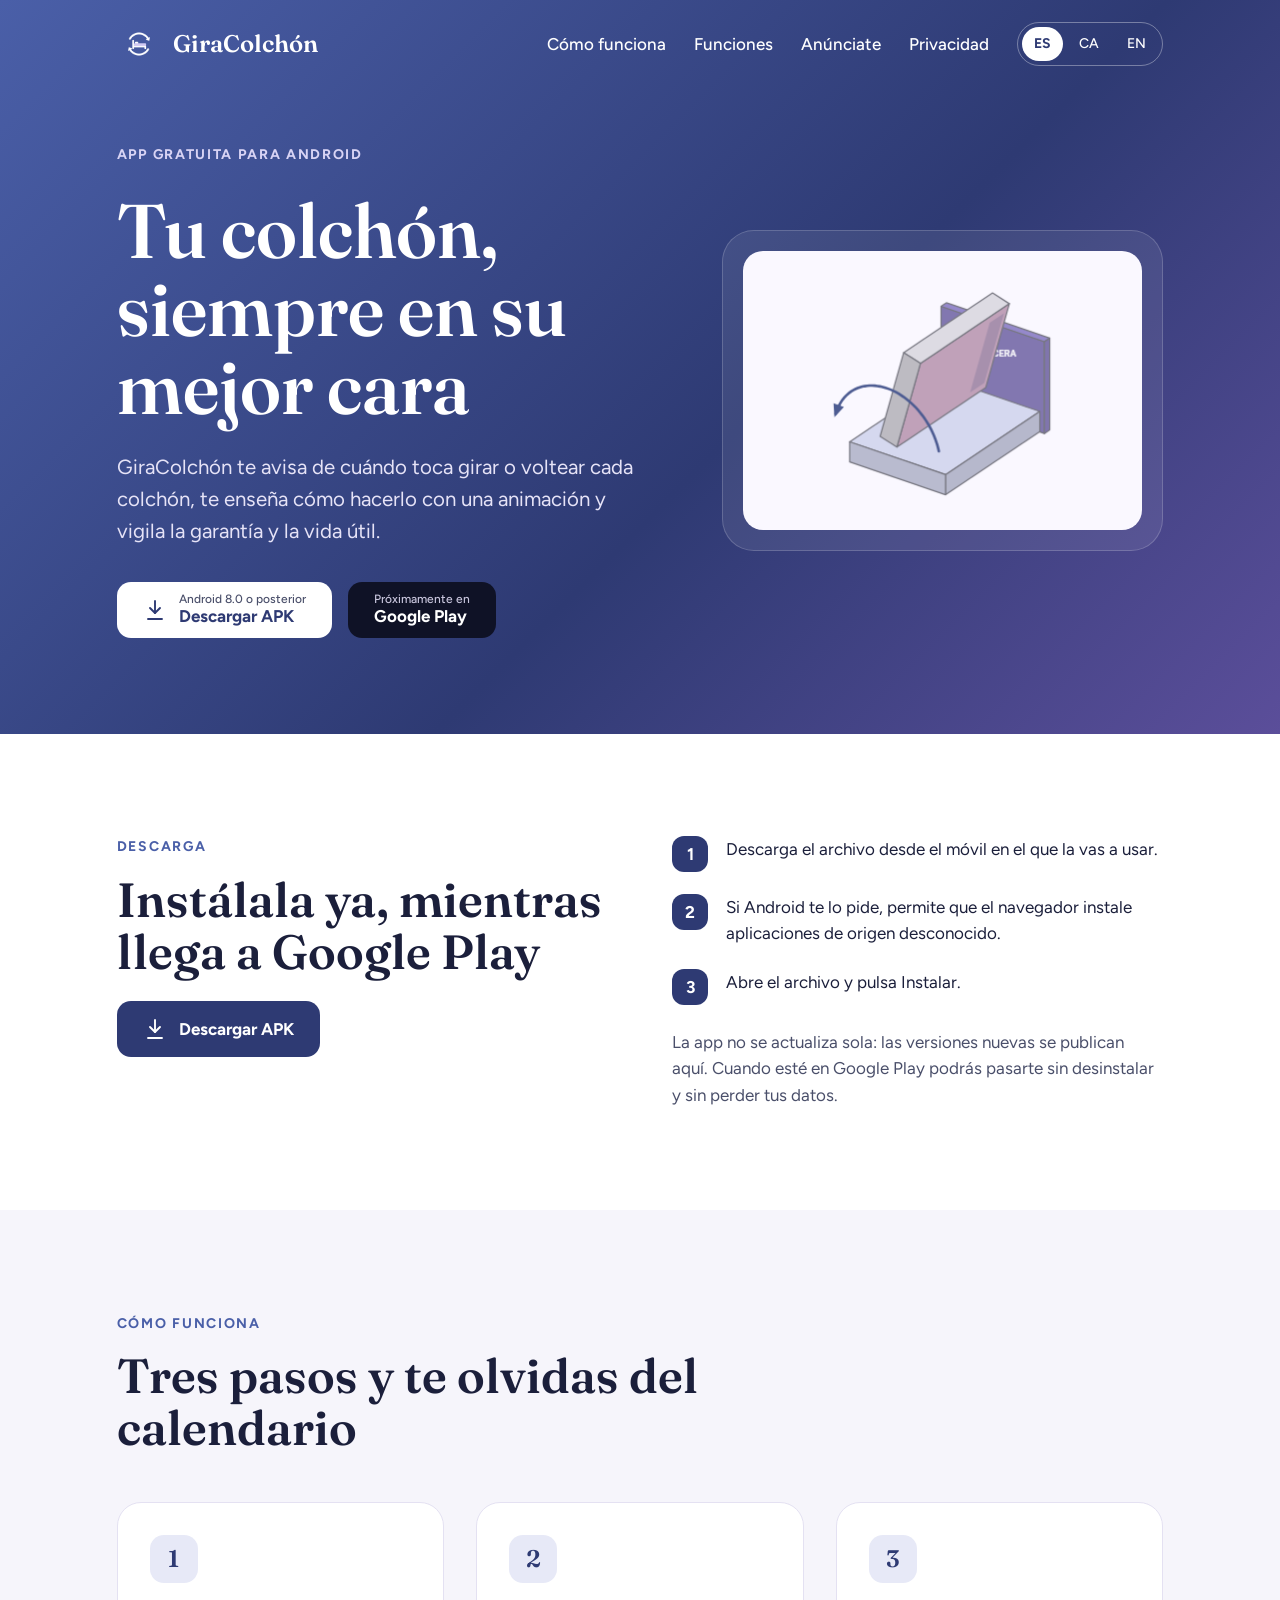
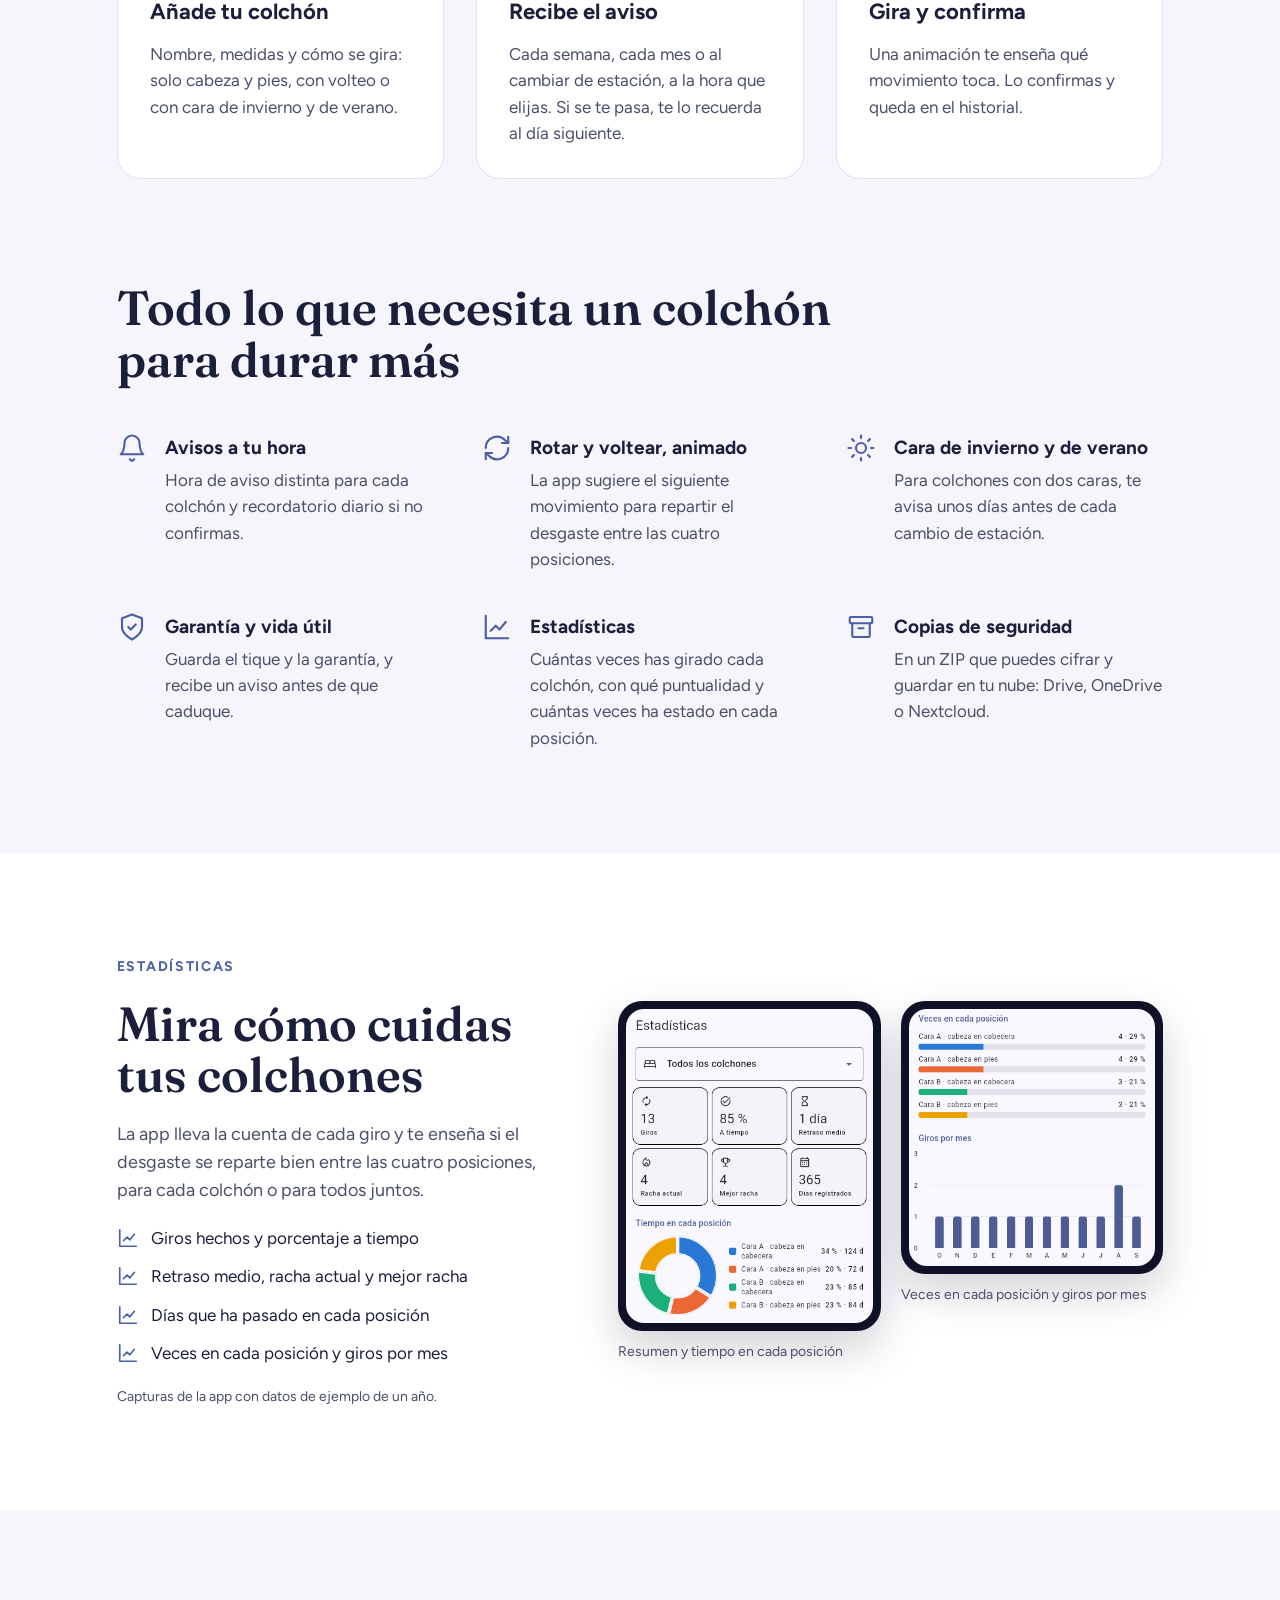
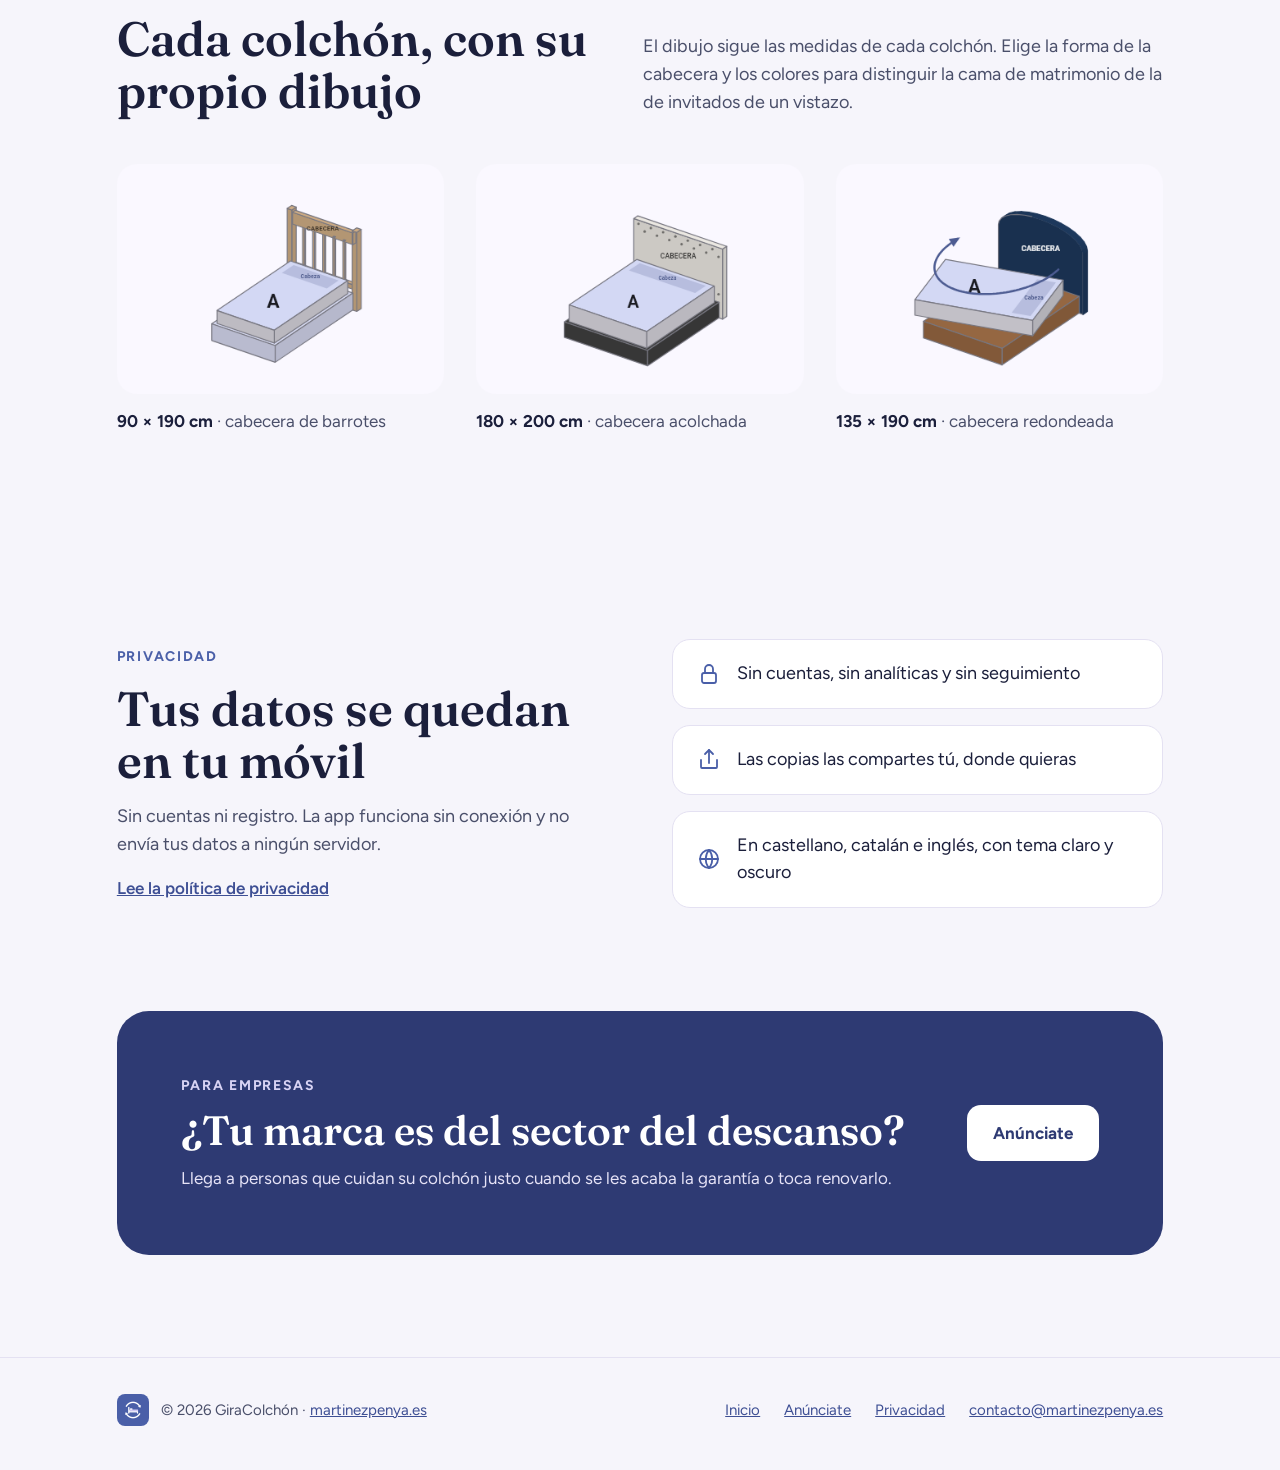
==== commit d6a55a05: "Botones de dos líneas robustos y versión en la hoja de estilos Cada línea del botón va en su propio " ====
--- a/docs/index.html
+++ b/docs/index.html
@@ -15,7 +15,7 @@
 <meta name="theme-color" content="#2e3a73">
 <link rel="icon" type="image/png" href="assets/img/favicon.png">
 <link rel="apple-touch-icon" href="assets/img/apple-touch-icon.png">
-<link rel="stylesheet" href="assets/style.css">
+<link rel="stylesheet" href="assets/style.css?v=9cc65efa71">
 </head>
 <body>
 <section class="hero">
@@ -31,8 +31,8 @@
 <h1>Tu colchón, siempre en su mejor cara</h1>
 <p class="lead">GiraColchón te avisa de cuándo toca girar o voltear cada colchón, te enseña cómo hacerlo con una animación y vigila la garantía y la vida útil.</p>
 <div class="actions">
-<a class="btn btn-light" href="https://github.com/martinezpenya/giracolchon-web/releases/latest/download/giracolchon.apk"><svg width="24" height="24" viewBox="0 0 24 24" fill="none" stroke="#2e3a73" stroke-width="1.9" stroke-linecap="round" stroke-linejoin="round" aria-hidden="true"><path d="M12 3v12"/><path d="M7 10l5 5 5-5"/><path d="M5 21h14"/></svg><span class="btn-2l"><small>Android 8.0 o posterior</small>Descargar APK</span></a>
-<span class="btn btn-play" aria-disabled="true"><span><small>Próximamente en</small>Google Play</span></span>
+<a class="btn btn-light" href="https://github.com/martinezpenya/giracolchon-web/releases/latest/download/giracolchon.apk"><svg width="24" height="24" viewBox="0 0 24 24" fill="none" stroke="#2e3a73" stroke-width="1.9" stroke-linecap="round" stroke-linejoin="round" aria-hidden="true"><path d="M12 3v12"/><path d="M7 10l5 5 5-5"/><path d="M5 21h14"/></svg><span class="btn-2l"><small>Android 8.0 o posterior</small><span>Descargar APK</span></span></a>
+<span class="btn btn-play" aria-disabled="true"><span class="btn-2l"><small>Próximamente en</small><span>Google Play</span></span></span>
 </div>
 </div>
 <div class="hero-art"><img src="assets/img/flip_mid.png" alt="Dibujo de la app: un colchón volteándose sobre la cama" width="400" height="280"></div>
--- a/docs/assets/style.css
+++ b/docs/assets/style.css
@@ -110,12 +110,11 @@
 .btn-ghost:hover { color: #fff; background: rgba(255,255,255,.1); }
 .btn-dark { background: var(--deep); color: #fff; }
 .btn-dark:hover { color: #fff; background: #26305f; }
-.btn-2l { display: flex; flex-direction: column; line-height: 1.1; }
-.btn-2l small { font-size: 12px; color: var(--muted); font-weight: 500; }
+.btn-2l { display: flex; flex-direction: column; align-items: flex-start; line-height: 1.15; }
+.btn-2l small { display: block; font-size: 12px; color: var(--muted); font-weight: 500; }
+.btn-play .btn-2l small { color: #c9c6dd; }
 .btn-play { background: #0f1226; color: #fff; cursor: default; }
 .btn-play:hover { color: #fff; }
-.btn-play span { display: flex; flex-direction: column; line-height: 1.1; }
-.btn-play small { font-size: 12px; color: #c9c6dd; font-weight: 500; }
 
 /* Tarjetas y rejillas */
 .grid-3 { display: grid; grid-template-columns: repeat(3, minmax(0, 1fr)); gap: 32px; }
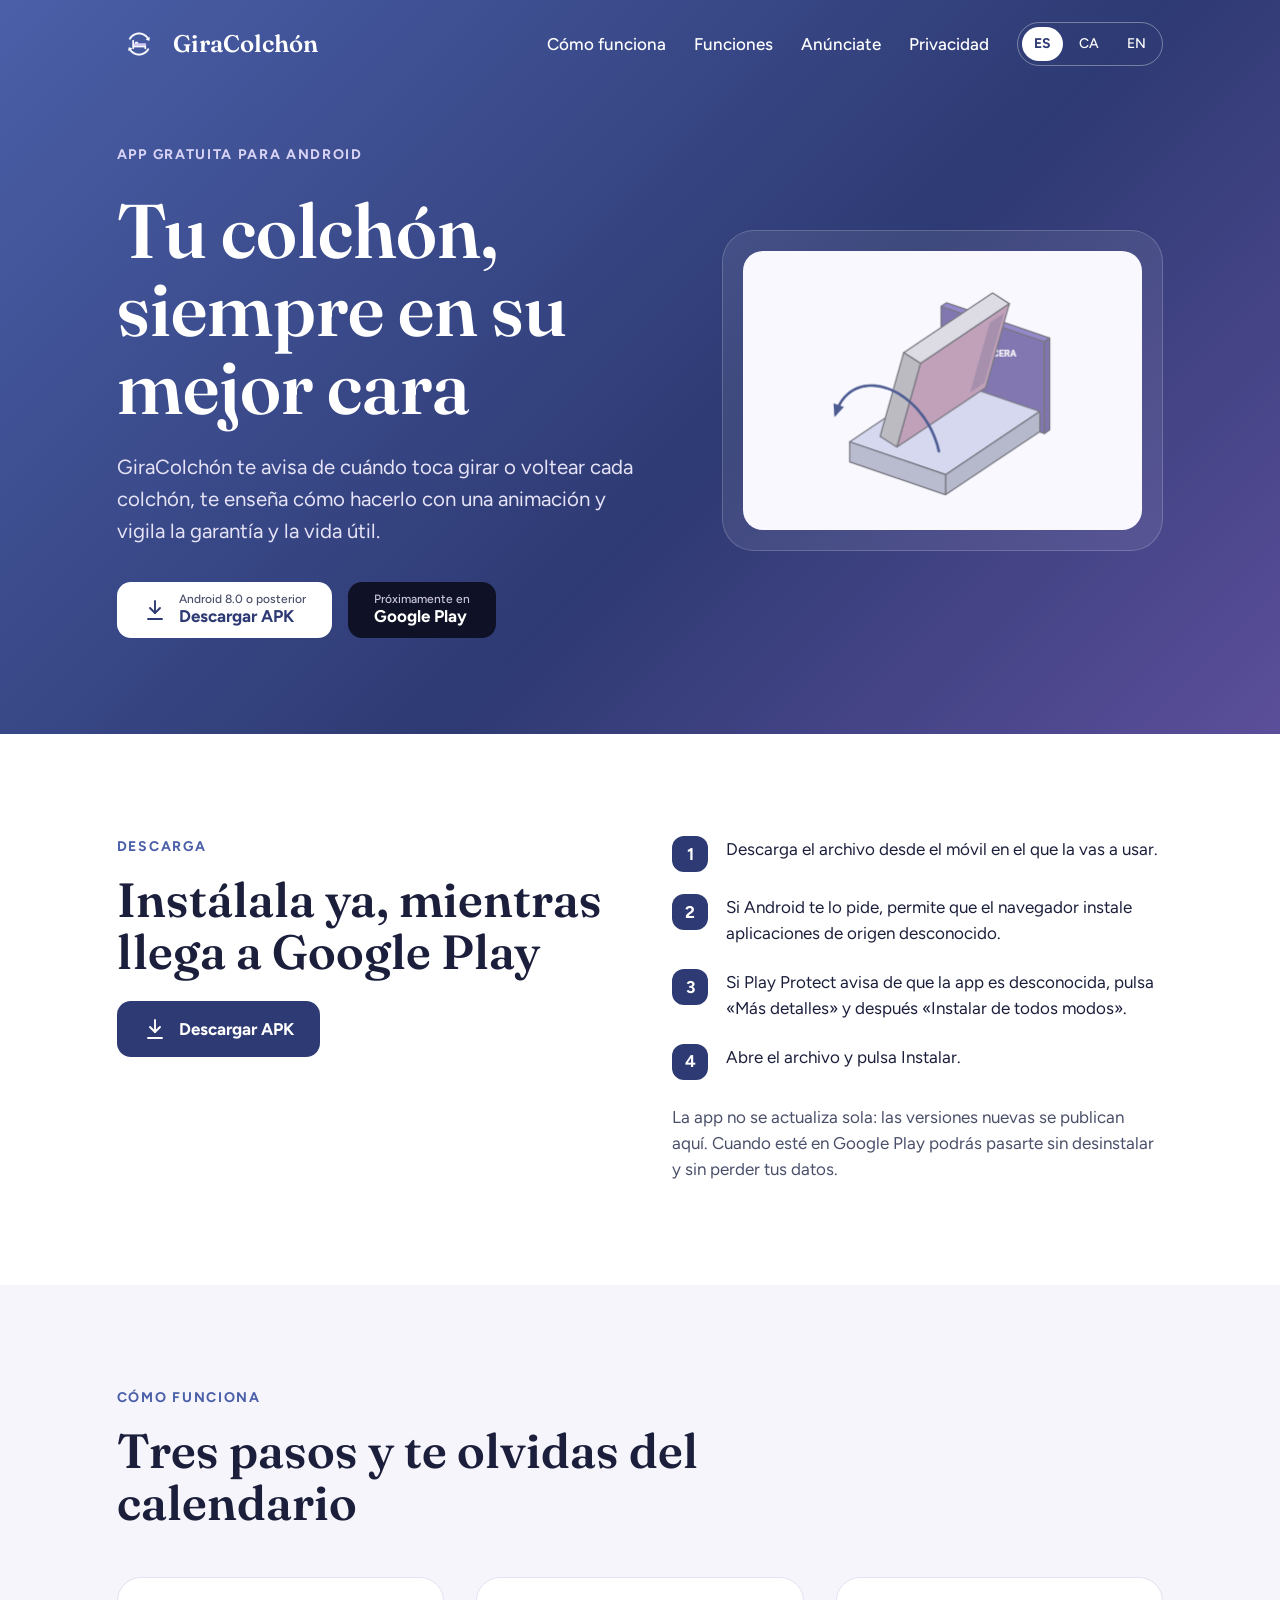
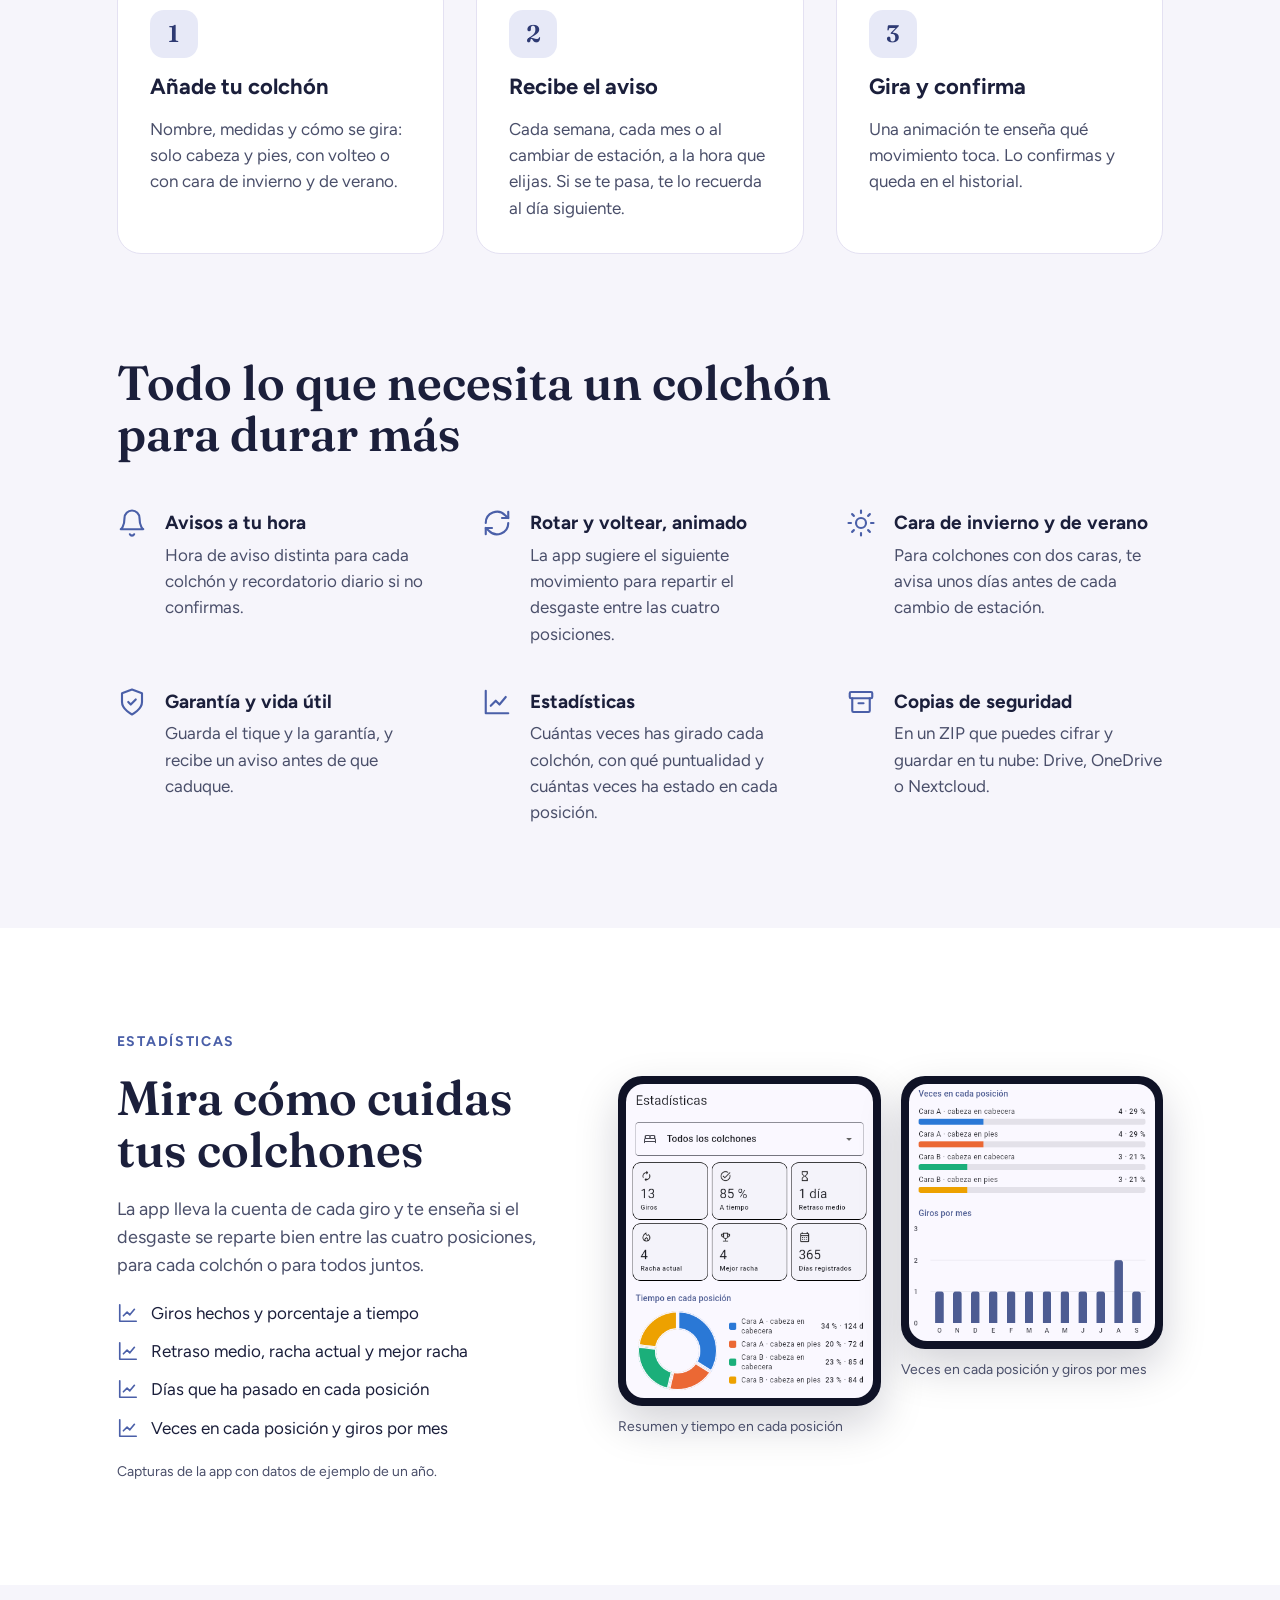
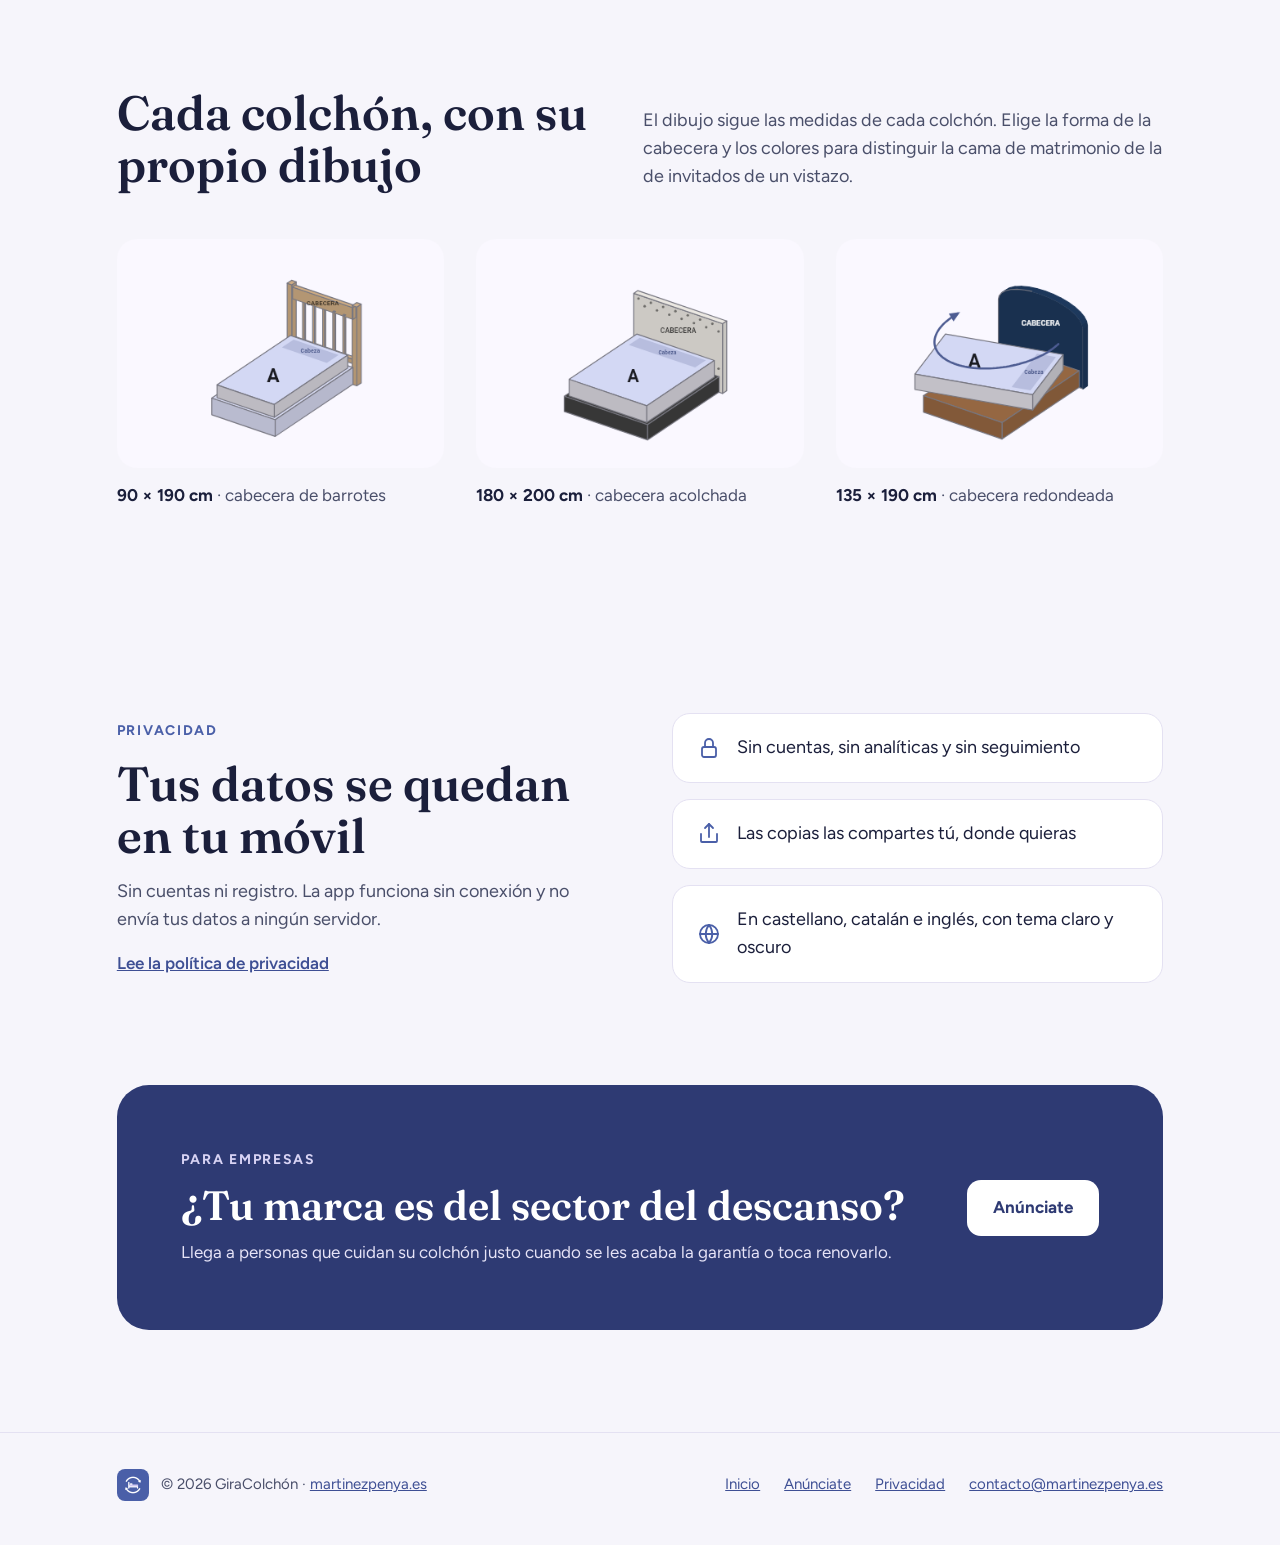
==== commit 10d6f825: "Paso de Play Protect en las instrucciones de instalación Co-Authored-By: Claude Opus 5.5 <noreply@an" ====
--- a/docs/index.html
+++ b/docs/index.html
@@ -43,7 +43,7 @@
 <section class="section band-white" id="descargar"><div class="wrap two-col">
 <div class="stack"><div class="kicker">Descarga</div><h2 class="section-title">Instálala ya, mientras llega a Google Play</h2>
 <div class="actions"><a class="btn btn-dark" href="https://github.com/martinezpenya/giracolchon-web/releases/latest/download/giracolchon.apk"><svg width="24" height="24" viewBox="0 0 24 24" fill="none" stroke="#ffffff" stroke-width="1.9" stroke-linecap="round" stroke-linejoin="round" aria-hidden="true"><path d="M12 3v12"/><path d="M7 10l5 5 5-5"/><path d="M5 21h14"/></svg>Descargar APK</a></div></div>
-<div class="stack" style="gap:24px"><ol class="placements" style="margin:0"><li><span class="dot">1</span><p>Descarga el archivo desde el móvil en el que la vas a usar.</p></li><li><span class="dot">2</span><p>Si Android te lo pide, permite que el navegador instale aplicaciones de origen desconocido.</p></li><li><span class="dot">3</span><p>Abre el archivo y pulsa Instalar.</p></li></ol><p class="muted">La app no se actualiza sola: las versiones nuevas se publican aquí. Cuando esté en Google Play podrás pasarte sin desinstalar y sin perder tus datos.</p></div>
+<div class="stack" style="gap:24px"><ol class="placements" style="margin:0"><li><span class="dot">1</span><p>Descarga el archivo desde el móvil en el que la vas a usar.</p></li><li><span class="dot">2</span><p>Si Android te lo pide, permite que el navegador instale aplicaciones de origen desconocido.</p></li><li><span class="dot">3</span><p>Si Play Protect avisa de que la app es desconocida, pulsa «Más detalles» y después «Instalar de todos modos».</p></li><li><span class="dot">4</span><p>Abre el archivo y pulsa Instalar.</p></li></ol><p class="muted">La app no se actualiza sola: las versiones nuevas se publican aquí. Cuando esté en Google Play podrás pasarte sin desinstalar y sin perder tus datos.</p></div>
 </div></section>
 <section class="section" id="como-funciona"><div class="wrap">
 <div class="stack"><div class="kicker">Cómo funciona</div><h2 class="section-title">Tres pasos y te olvidas del calendario</h2></div>
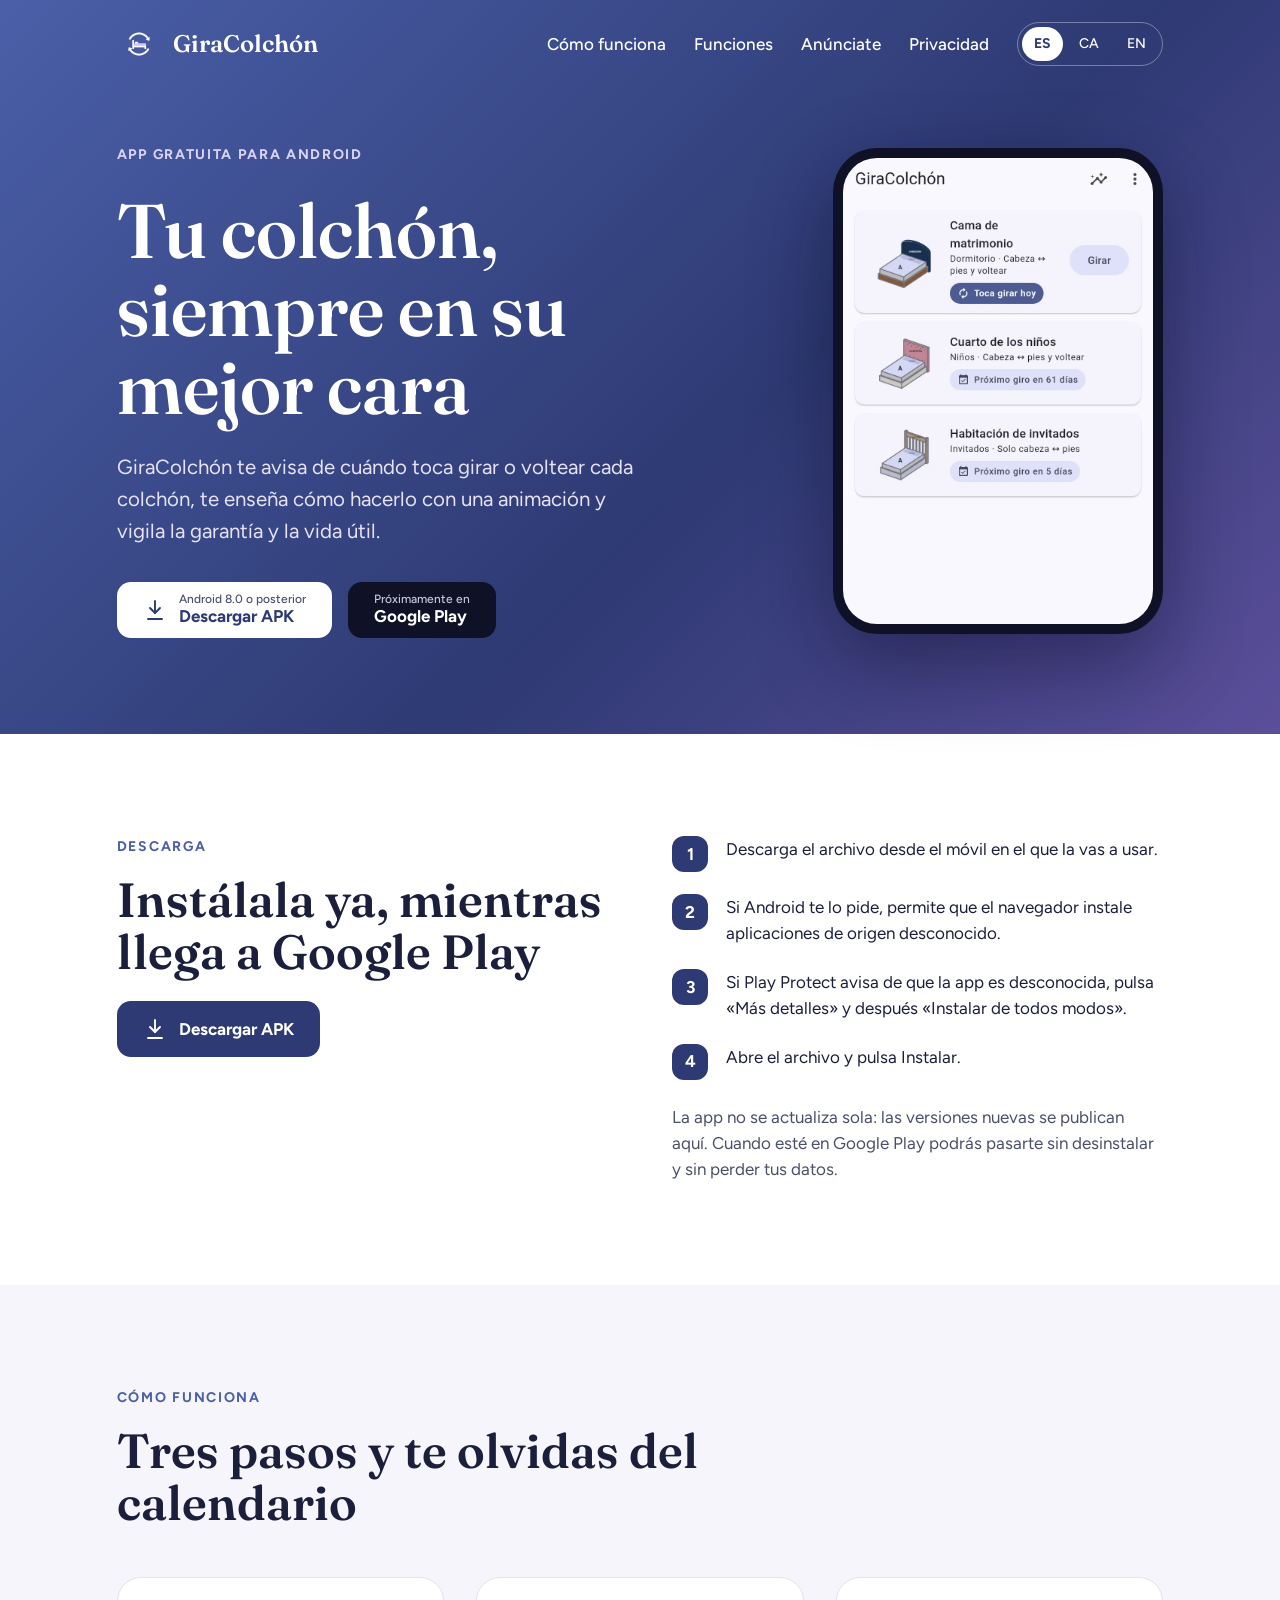
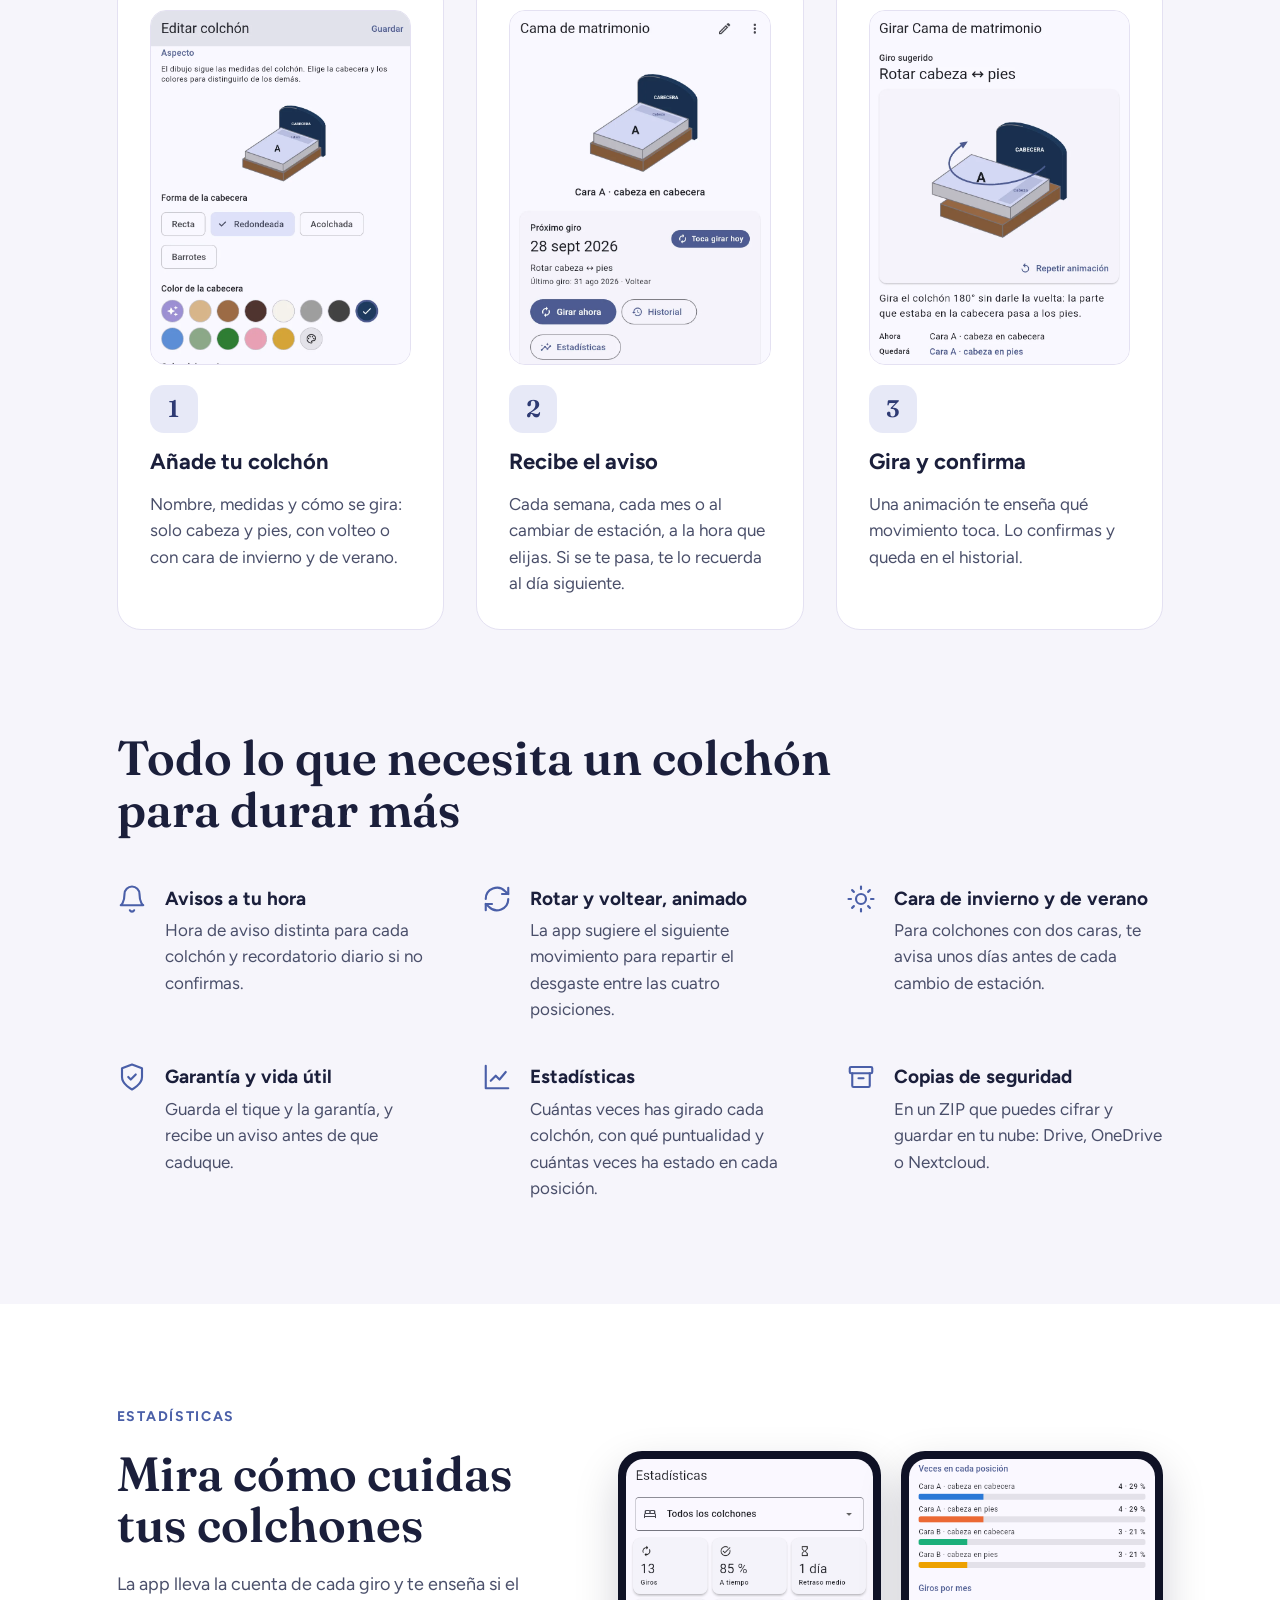
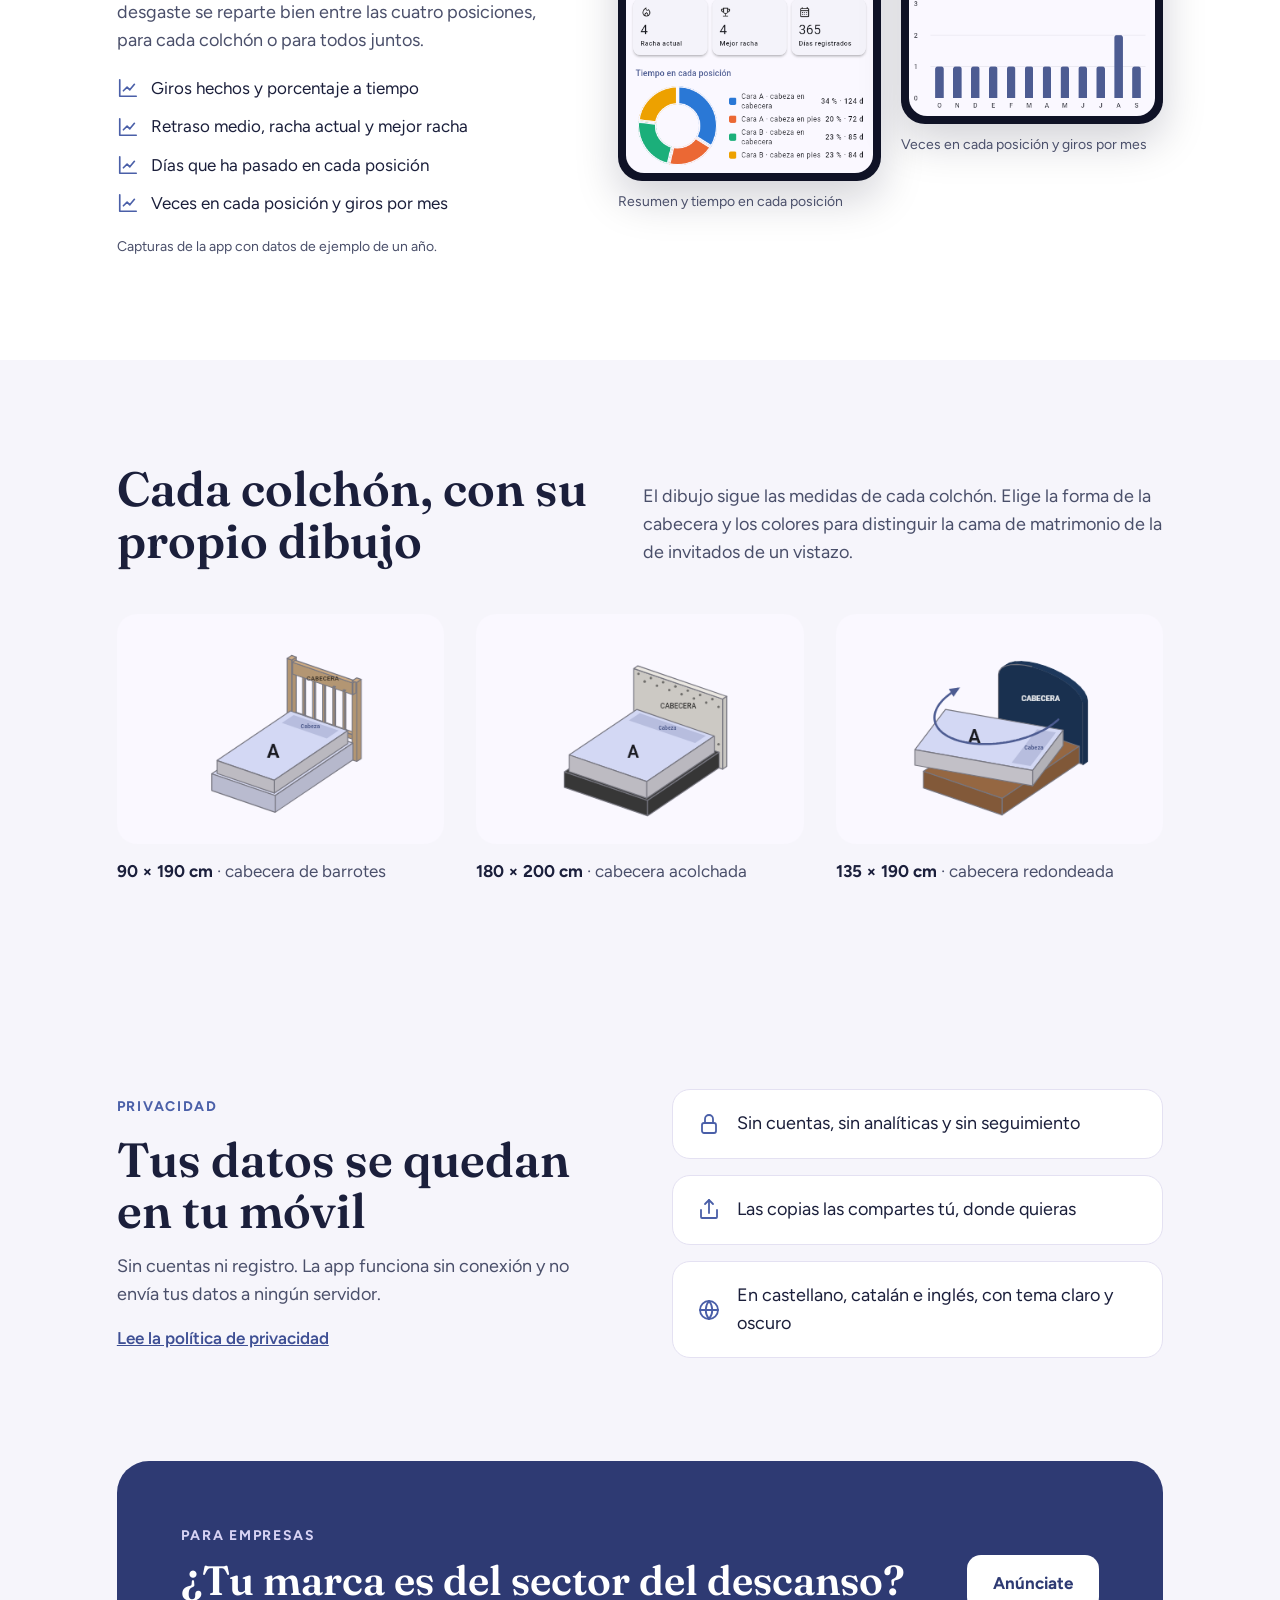
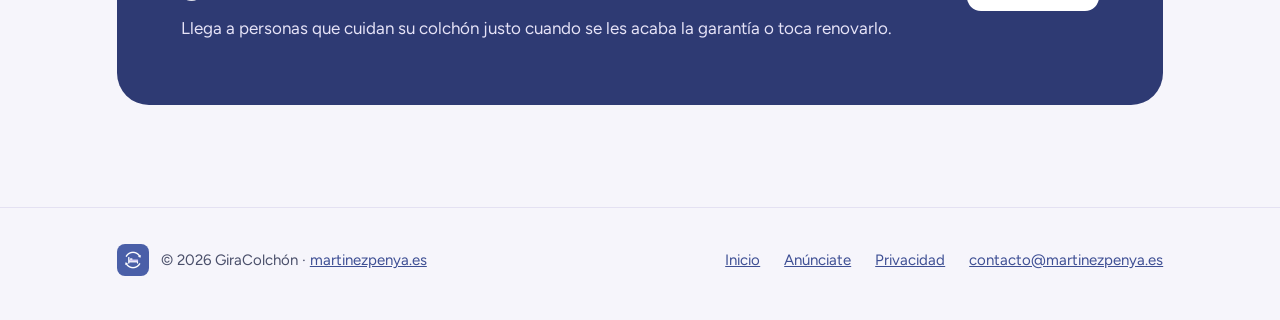
==== commit 4eb77755: "Capturas reales de la app en la portada, los pasos y Anúnciate La portada muestra la pantalla de ini" ====
--- a/docs/index.html
+++ b/docs/index.html
@@ -15,7 +15,7 @@
 <meta name="theme-color" content="#2e3a73">
 <link rel="icon" type="image/png" href="assets/img/favicon.png">
 <link rel="apple-touch-icon" href="assets/img/apple-touch-icon.png">
-<link rel="stylesheet" href="assets/style.css?v=9cc65efa71">
+<link rel="stylesheet" href="assets/style.css?v=c40c323f0d">
 </head>
 <body>
 <section class="hero">
@@ -35,7 +35,7 @@
 <span class="btn btn-play" aria-disabled="true"><span class="btn-2l"><small>Próximamente en</small><span>Google Play</span></span></span>
 </div>
 </div>
-<div class="hero-art"><img src="assets/img/flip_mid.png" alt="Dibujo de la app: un colchón volteándose sobre la cama" width="400" height="280"></div>
+<div class="hero-phone"><img src="assets/img/pantalla_inicio_es.webp" alt="Pantalla de inicio de GiraColchón con tres colchones de distinto aspecto; a la cama de matrimonio le toca girar hoy" width="412" height="620"></div>
 </div>
 </div>
 </section>
@@ -47,7 +47,7 @@
 </div></section>
 <section class="section" id="como-funciona"><div class="wrap">
 <div class="stack"><div class="kicker">Cómo funciona</div><h2 class="section-title">Tres pasos y te olvidas del calendario</h2></div>
-<ol class="steps grid-3"><li class="card"><div class="num">1</div><h3>Añade tu colchón</h3><p class="muted">Nombre, medidas y cómo se gira: solo cabeza y pies, con volteo o con cara de invierno y de verano.</p></li><li class="card"><div class="num">2</div><h3>Recibe el aviso</h3><p class="muted">Cada semana, cada mes o al cambiar de estación, a la hora que elijas. Si se te pasa, te lo recuerda al día siguiente.</p></li><li class="card"><div class="num">3</div><h3>Gira y confirma</h3><p class="muted">Una animación te enseña qué movimiento toca. Lo confirmas y queda en el historial.</p></li></ol>
+<ol class="steps grid-3"><li class="card"><img class="step-shot" src="assets/img/pantalla_aspecto_es.webp" alt="Formulario del colchón: forma de la cabecera y colores de la cabecera y del somier" width="412" height="560" loading="lazy"><div class="num">1</div><h3>Añade tu colchón</h3><p class="muted">Nombre, medidas y cómo se gira: solo cabeza y pies, con volteo o con cara de invierno y de verano.</p></li><li class="card"><img class="step-shot" src="assets/img/pantalla_ficha_es.webp" alt="Ficha del colchón: próximo giro hoy, con los botones Girar ahora, Historial y Estadísticas" width="412" height="560" loading="lazy"><div class="num">2</div><h3>Recibe el aviso</h3><p class="muted">Cada semana, cada mes o al cambiar de estación, a la hora que elijas. Si se te pasa, te lo recuerda al día siguiente.</p></li><li class="card"><img class="step-shot" src="assets/img/pantalla_giro_es.webp" alt="Pantalla de giro: animación que muestra cómo rotar el colchón de la cabeza a los pies" width="412" height="560" loading="lazy"><div class="num">3</div><h3>Gira y confirma</h3><p class="muted">Una animación te enseña qué movimiento toca. Lo confirmas y queda en el historial.</p></li></ol>
 </div></section>
 <section class="section" id="funciones" style="padding-top:0"><div class="wrap">
 <h2 class="section-title">Todo lo que necesita un colchón para durar más</h2>
--- a/docs/assets/style.css
+++ b/docs/assets/style.css
@@ -98,6 +98,15 @@
   border-radius: 32px; padding: 20px;
 }
 .hero-art img { display: block; width: 100%; border-radius: 20px; background: var(--ground); }
+.hero-phone {
+  width: min(330px, 100%); justify-self: end; border-radius: 44px; background: #0f1226; padding: 10px;
+  box-shadow: 0 30px 80px rgba(10,12,40,.45);
+}
+.hero-phone img { display: block; width: 100%; height: auto; border-radius: 34px; }
+.step-shot {
+  display: block; width: 100%; height: auto; aspect-ratio: 412 / 560; object-fit: cover;
+  object-position: top; border-radius: 16px; border: 1px solid var(--line); margin-bottom: 8px;
+}
 .actions { display: flex; flex-wrap: wrap; gap: 16px; align-items: center; padding-top: 8px; }
 
 .btn {
@@ -185,10 +194,7 @@
 }
 .phone-screen { border-radius: 30px; background: var(--ground); padding: 28px 16px 36px; display: flex; flex-direction: column; gap: 12px; }
 .ad { background: #fff; border: 1px solid var(--line); border-radius: 16px; display: flex; overflow: hidden; }
-.ad-img {
-  width: 96px; min-height: 96px; flex-shrink: 0; background: var(--tint); display: flex;
-  align-items: center; justify-content: center; font-size: 11px; color: var(--muted); text-align: center;
-}
+.ad-img { width: 96px; height: 96px; flex-shrink: 0; object-fit: cover; }
 .ad-body { padding: 12px; display: flex; flex-direction: column; gap: 4px; flex-grow: 1; font-size: 13px; }
 .ad-body strong { font-size: 15px; }
 .ad-open { align-self: flex-end; font-weight: 700; color: var(--link); font-size: 14px; }
@@ -229,6 +235,7 @@
   .brand img { width: 36px; height: 36px; }
   .hero-body, .privacy, .two-col, .legal, .stats { grid-template-columns: minmax(0, 1fr); }
   .hero-body { padding: 24px 0 56px; }
+  .hero-phone { justify-self: center; width: min(280px, 100%); }
   .grid-3, .grid-2 { grid-template-columns: minmax(0, 1fr); gap: 16px; }
   .features { gap: 24px; }
   .split, .cta { flex-direction: column; align-items: flex-start; }
